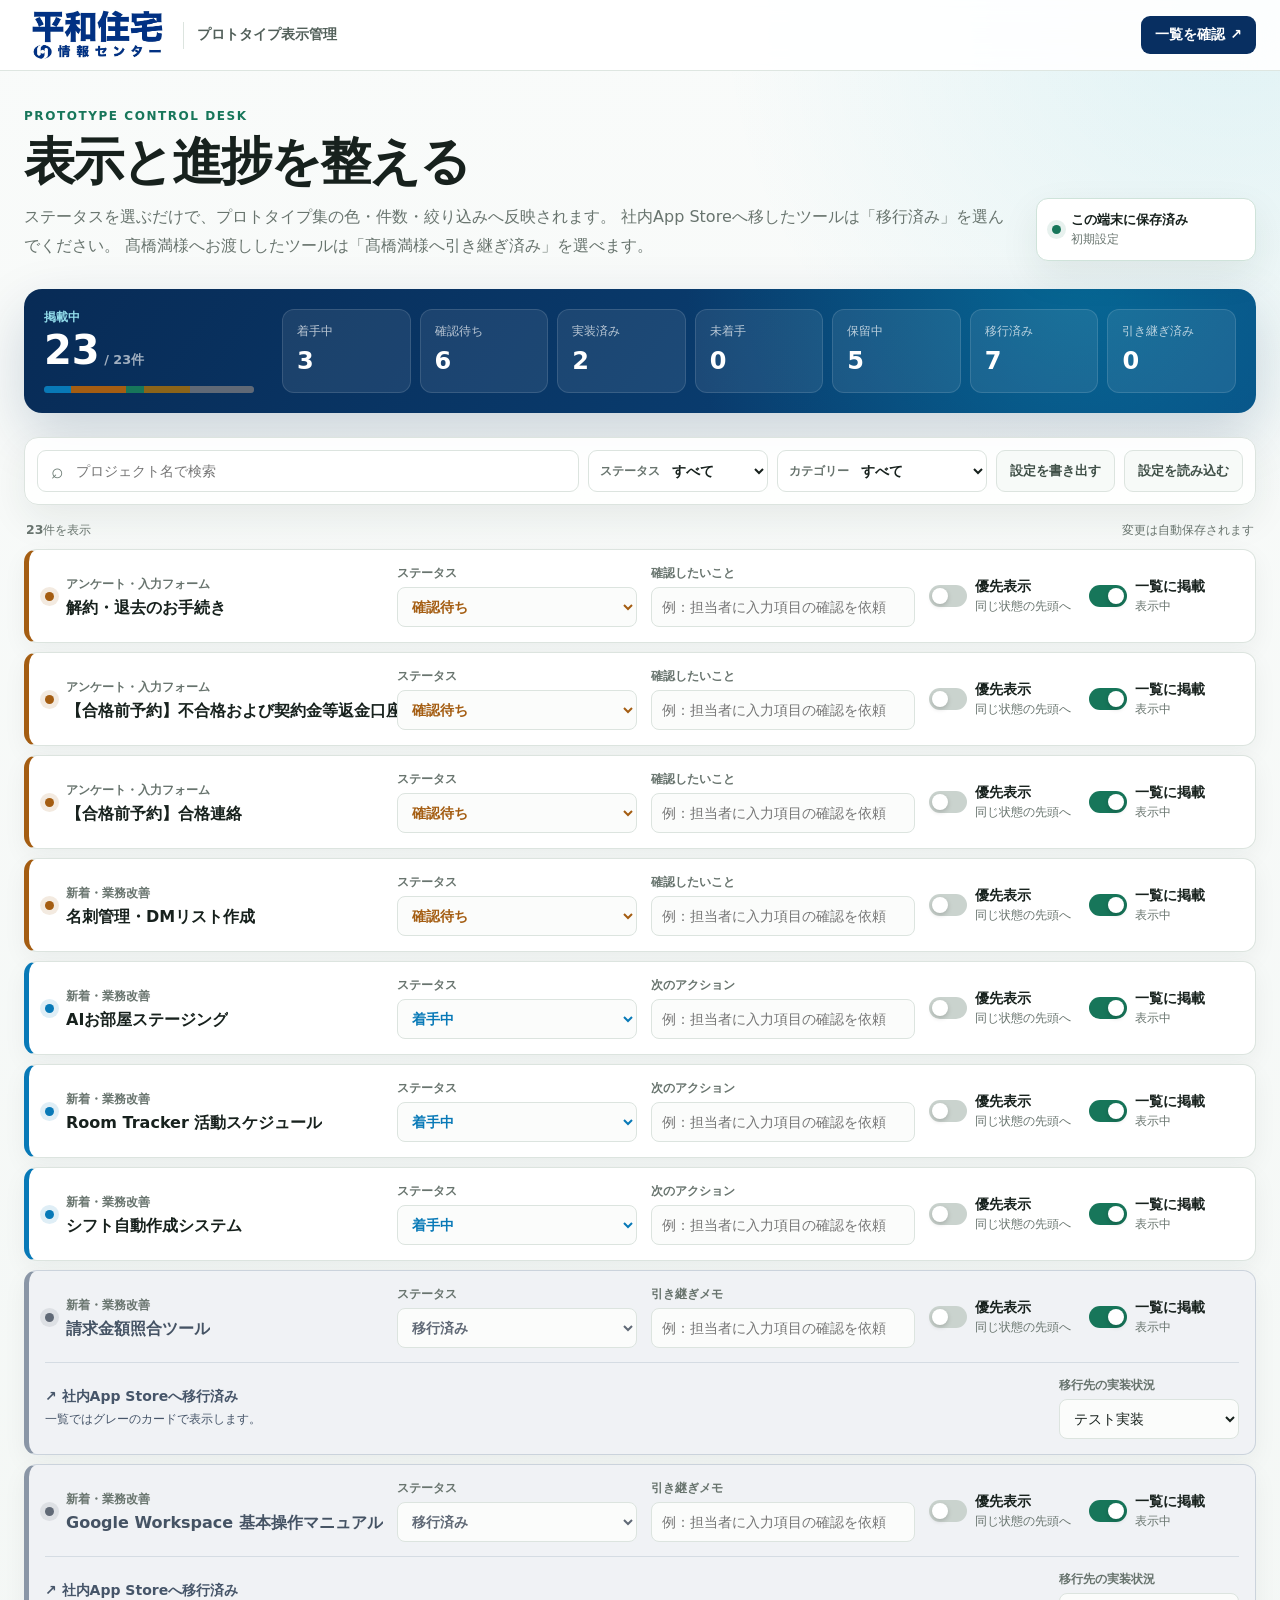
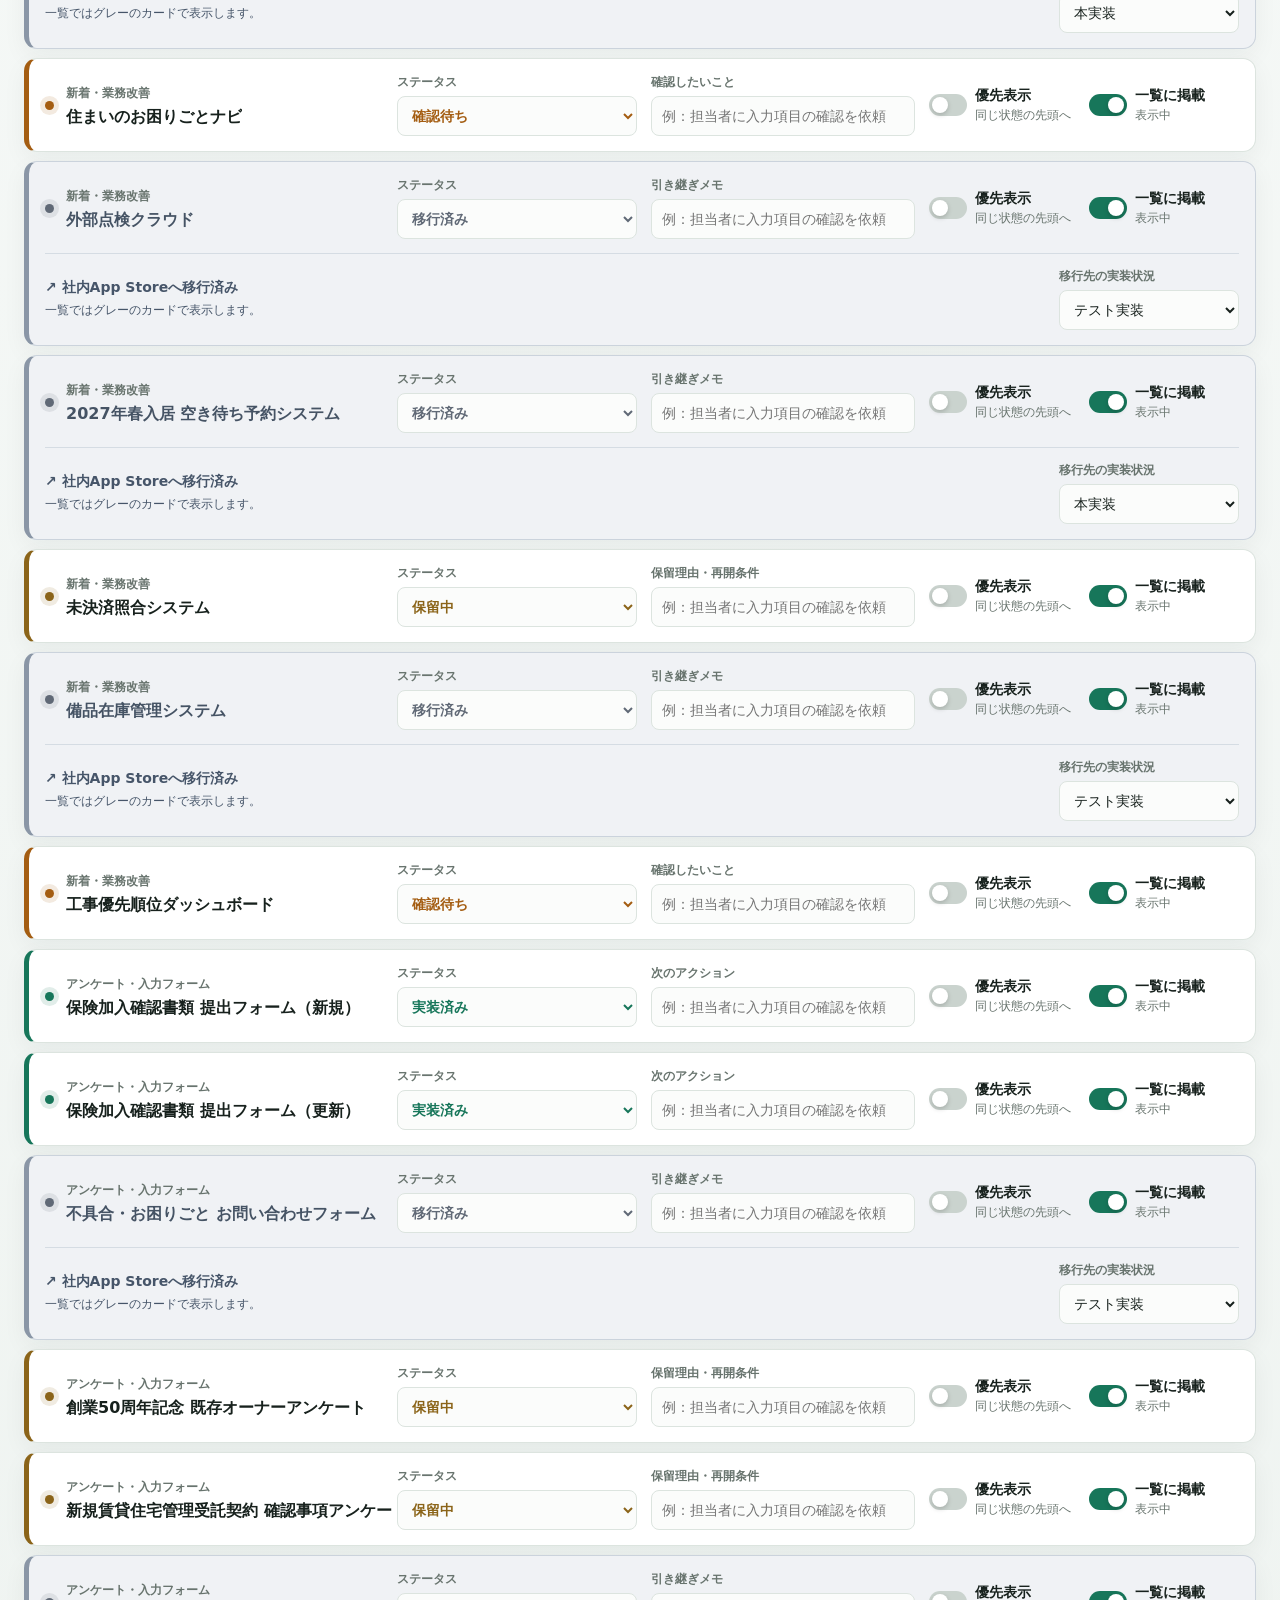
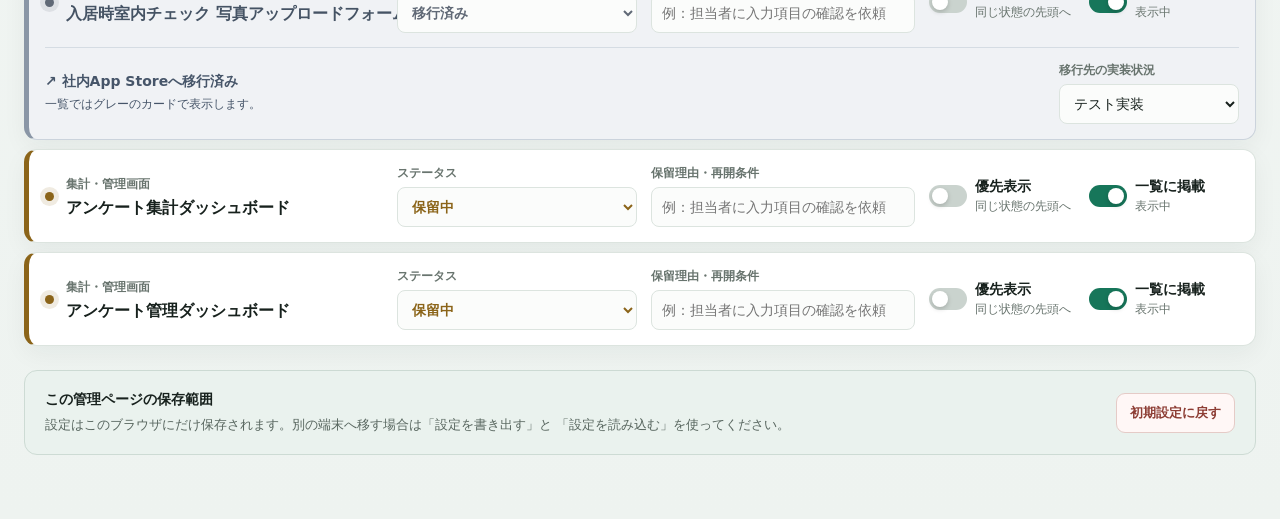
==== admin/index.html @ a40c3b88 "Add engineer handoff status to prototype gallery" ====
<!doctype html>
<html lang="ja">
  <head>
    <meta charset="utf-8" />
    <meta name="viewport" content="width=device-width, initial-scale=1" />
    <meta name="robots" content="noindex, nofollow" />
    <meta
      name="description"
      content="平和住宅情報センター様向けプロトタイプ集の表示と進捗を管理します。"
    />
    <title>表示管理｜業務改善システム・プロトタイプ集</title>
    <link rel="stylesheet" href="./styles.css?v=20260927-engineer" />
  </head>
  <body>
    <header class="topbar">
      <div class="topbar-inner">
        <a class="brand" href="../" aria-label="プロトタイプ集へ戻る">
          <img
            src="../existing-owner-form-mock/assets/heiwajuutaku-logo.jpg"
            alt="平和住宅情報センター"
          />
          <span></span>
          <strong>プロトタイプ表示管理</strong>
        </a>
        <a class="gallery-link" href="../" target="_blank" rel="noopener">
          一覧を確認 <span aria-hidden="true">↗</span>
        </a>
      </div>
    </header>

    <main>
      <section class="workspace-heading" aria-labelledby="page-title">
        <div>
          <p class="eyebrow">PROTOTYPE CONTROL DESK</p>
          <h1 id="page-title">表示と進捗を整える</h1>
          <p class="lead">
            ステータスを選ぶだけで、プロトタイプ集の色・件数・絞り込みへ反映されます。
            社内App Storeへ移したツールは「移行済み」を選んでください。
            髙橋満様へお渡ししたツールは「髙橋満様へ引き継ぎ済み」を選べます。
          </p>
        </div>
        <div class="save-state" role="status" aria-live="polite">
          <i aria-hidden="true"></i>
          <div><strong data-save-label>この端末に保存済み</strong><span data-updated-label>初期設定</span></div>
        </div>
      </section>

      <section class="summary-panel" aria-label="進捗サマリー">
        <div class="summary-intro">
          <span>掲載中</span>
          <strong><b data-visible-total>0</b><small> / <span data-project-capacity>19</span>件</small></strong>
          <div class="summary-bar" data-summary-bar></div>
        </div>
        <div class="summary-statuses" data-summary-statuses></div>
      </section>

      <section class="toolbar" aria-label="プロジェクトの検索と絞り込み">
        <label class="search-field">
          <span aria-hidden="true">⌕</span>
          <input type="search" placeholder="プロジェクト名で検索" data-search />
        </label>
        <label class="filter-field">
          <span>ステータス</span>
          <select data-status-filter>
            <option value="all">すべて</option>
          </select>
        </label>
        <label class="filter-field">
          <span>カテゴリー</span>
          <select data-category-filter>
            <option value="all">すべて</option>
          </select>
        </label>
        <button class="secondary-button" type="button" data-export>設定を書き出す</button>
        <label class="secondary-button file-button">
          設定を読み込む
          <input type="file" accept="application/json,.json" data-import />
        </label>
      </section>

      <div class="result-meta">
        <p><strong data-result-count>0</strong>件を表示</p>
        <p>変更は自動保存されます</p>
      </div>

      <section class="project-list" aria-label="プロジェクト一覧" data-project-list></section>

      <section class="empty-state" hidden data-empty>
        <strong>該当するプロジェクトがありません</strong>
        <span>検索語か絞り込み条件を変更してください。</span>
      </section>

      <section class="data-note" aria-labelledby="storage-title">
        <div>
          <strong id="storage-title">この管理ページの保存範囲</strong>
          <p>
            設定はこのブラウザにだけ保存されます。別の端末へ移す場合は「設定を書き出す」と
            「設定を読み込む」を使ってください。
          </p>
        </div>
        <button class="reset-button" type="button" data-reset>初期設定に戻す</button>
      </section>
    </main>

    <div class="toast" role="status" aria-live="polite" aria-atomic="true" hidden data-toast></div>

    <template id="project-row-template">
      <article class="project-row">
        <div class="project-identity">
          <span class="status-marker" aria-hidden="true"></span>
          <div>
            <span class="category-label"></span>
            <h2></h2>
          </div>
        </div>
        <label class="control status-control">
          <span>ステータス</span>
          <select data-field="status"></select>
        </label>
        <label class="control note-control">
          <span data-note-label>次のアクション</span>
          <input data-field="note" maxlength="120" placeholder="例：担当者に入力項目の確認を依頼" />
        </label>
        <div class="toggle-controls">
          <label class="toggle-control">
            <input type="checkbox" data-field="priority" />
            <span class="switch" aria-hidden="true"></span>
            <span><strong>優先表示</strong><small>同じ状態の先頭へ</small></span>
          </label>
          <label class="toggle-control">
            <input type="checkbox" data-field="visible" />
            <span class="switch" aria-hidden="true"></span>
            <span><strong>一覧に掲載</strong><small data-visibility-label>表示中</small></span>
          </label>
        </div>
        <div class="migration-controls" data-migration-controls hidden>
          <p>↗ 社内App Storeへ移行済み<span>一覧ではグレーのカードで表示します。</span></p>
          <label class="control">
            <span>移行先の実装状況</span>
            <select data-field="migrationStage">
              <option value="testing">テスト実装</option>
              <option value="production">本実装</option>
            </select>
          </label>
        </div>
      </article>
    </template>

    <script src="../assets/project-state.js?v=20260927-engineer"></script>
    <script src="./admin.js?v=20260927-engineer"></script>
  </body>
</html>
---- admin/styles.css ----
:root {
  --ink: #17211d;
  --muted: #68746e;
  --line: #dce4df;
  --surface: #ffffff;
  --soft: #f3f6f4;
  --navy: #082f61;
  --navy-bright: #0b4f92;
  --cyan: #00a7c8;
  --green: #17765a;
  --shadow: 0 14px 38px rgba(20, 46, 35, 0.08);
}

* { box-sizing: border-box; }
[hidden] { display: none !important; }

body {
  min-height: 100vh;
  margin: 0;
  color: var(--ink);
  background:
    radial-gradient(circle at 96% 0%, rgba(0, 167, 200, 0.1), transparent 32rem),
    linear-gradient(180deg, #f9fbfa 0, #eef3f0 100%);
  font-family: "Yu Gothic UI", "Yu Gothic", "Hiragino Kaku Gothic ProN", Meiryo, system-ui, sans-serif;
  font-feature-settings: "palt";
}

button, input, select { font: inherit; }
button, select, label { -webkit-tap-highlight-color: transparent; }

.topbar {
  position: sticky;
  top: 0;
  z-index: 20;
  border-bottom: 1px solid rgba(220, 228, 223, 0.92);
  background: rgba(255, 255, 255, 0.9);
  backdrop-filter: blur(16px);
}

.topbar-inner, main {
  width: min(1280px, calc(100% - 48px));
  margin: 0 auto;
}

.topbar-inner {
  min-height: 70px;
  display: flex;
  align-items: center;
  justify-content: space-between;
  gap: 24px;
}

.brand {
  display: flex;
  align-items: center;
  gap: 13px;
  color: inherit;
  text-decoration: none;
}

.brand img { width: 146px; height: auto; display: block; }
.brand > span { width: 1px; height: 27px; background: var(--line); }
.brand strong { color: #52605a; font-size: 0.875rem; }

.gallery-link {
  padding: 10px 14px;
  border-radius: 9px;
  color: #fff;
  background: var(--navy);
  text-decoration: none;
  font-size: 0.875rem;
  font-weight: 800;
}

main { padding: 38px 0 64px; }

.workspace-heading {
  display: flex;
  align-items: flex-end;
  justify-content: space-between;
  gap: 32px;
}

.eyebrow {
  margin: 0 0 8px;
  color: var(--green);
  font-size: 0.75rem;
  font-weight: 900;
  letter-spacing: 0.13em;
}

h1 { margin: 0; font-size: clamp(2rem, 4vw, 3.25rem); line-height: 1.18; letter-spacing: -0.04em; }
.lead { margin: 12px 0 0; color: var(--muted); font-size: 1rem; line-height: 1.8; }

.save-state {
  min-width: 220px;
  padding: 12px 15px;
  display: flex;
  align-items: center;
  gap: 10px;
  border: 1px solid #cfe3da;
  border-radius: 12px;
  background: #fff;
  box-shadow: var(--shadow);
}

.save-state > i {
  width: 9px;
  height: 9px;
  flex: 0 0 auto;
  border-radius: 50%;
  background: var(--green);
  box-shadow: 0 0 0 5px rgba(23, 118, 90, 0.1);
}

.save-state strong, .save-state span { display: block; }
.save-state strong { font-size: 0.82rem; }
.save-state span { margin-top: 2px; color: var(--muted); font-size: 0.75rem; }

.summary-panel {
  margin-top: 28px;
  padding: 20px;
  display: grid;
  grid-template-columns: 210px 1fr;
  gap: 28px;
  border-radius: 18px;
  color: #fff;
  background:
    radial-gradient(circle at 86% -20%, rgba(0, 167, 200, 0.38), transparent 25rem),
    linear-gradient(125deg, #082b56, #0a477e);
  box-shadow: 0 22px 55px rgba(8, 43, 86, 0.18);
}

.summary-intro { display: flex; flex-direction: column; justify-content: center; }
.summary-intro > span { color: #92dcea; font-size: 0.78rem; font-weight: 800; }
.summary-intro > strong { margin-top: 4px; font-size: 2.5rem; line-height: 1; }
.summary-intro small { color: rgba(255,255,255,.62); font-size: .8rem; }

.summary-bar { margin-top: 16px; height: 7px; display: flex; overflow: hidden; border-radius: 99px; background: rgba(255,255,255,.14); }
.summary-bar i { height: 100%; }

.summary-statuses { display: grid; grid-template-columns: repeat(7, minmax(0, 1fr)); gap: 9px; }
.summary-item { padding: 13px 14px; border: 1px solid rgba(255,255,255,.12); border-radius: 12px; background: rgba(255,255,255,.08); }
.summary-item span, .summary-item strong { display: block; }
.summary-item span { color: rgba(255,255,255,.7); font-size: .76rem; }
.summary-item strong { margin-top: 7px; font-size: 1.5rem; }

.toolbar {
  margin-top: 24px;
  padding: 12px;
  display: grid;
  grid-template-columns: minmax(230px, 1fr) 180px 210px auto auto;
  gap: 9px;
  align-items: stretch;
  border: 1px solid var(--line);
  border-radius: 14px;
  background: rgba(255,255,255,.92);
  box-shadow: var(--shadow);
}

.search-field, .filter-field {
  min-width: 0;
  display: flex;
  align-items: center;
  border: 1px solid var(--line);
  border-radius: 9px;
  background: #fff;
}

.search-field:focus-within, .filter-field:focus-within { border-color: #4c91c6; box-shadow: 0 0 0 3px rgba(76,145,198,.12); }
.search-field > span { padding-left: 13px; color: #6c7b74; font-size: 1.3rem; }
.search-field input { width: 100%; min-width: 0; padding: 11px 12px; border: 0; outline: 0; color: var(--ink); background: transparent; font-size: .9rem; }

.filter-field { position: relative; }
.filter-field > span { padding-left: 11px; color: var(--muted); font-size: .75rem; font-weight: 800; white-space: nowrap; }
.filter-field select { width: 100%; min-width: 0; padding: 11px 8px; border: 0; outline: 0; color: var(--ink); background: transparent; font-size: .875rem; font-weight: 800; }

.secondary-button, .reset-button {
  padding: 0 13px;
  border: 1px solid var(--line);
  border-radius: 9px;
  color: #405048;
  background: #f7faf8;
  cursor: pointer;
  font-size: .82rem;
  font-weight: 800;
  white-space: nowrap;
}

.secondary-button:hover { color: var(--navy-bright); border-color: #b8ccdc; background: #f0f6fb; }
.file-button { display: grid; place-items: center; }
.file-button input { position: absolute; width: 1px; height: 1px; overflow: hidden; opacity: 0; }

.result-meta { margin: 17px 2px 10px; display: flex; justify-content: space-between; color: var(--muted); font-size: .78rem; }
.result-meta p { margin: 0; }

.project-list { display: grid; gap: 9px; }

.project-row {
  --status-color: #6f7782;
  position: relative;
  padding: 15px 16px;
  display: grid;
  grid-template-columns: minmax(220px, 1.15fr) 240px minmax(180px, .9fr) 310px;
  gap: 14px;
  align-items: center;
  border: 1px solid var(--line);
  border-left: 5px solid var(--status-color);
  border-radius: 13px;
  background: var(--surface);
  box-shadow: 0 8px 25px rgba(20,46,35,.05);
}

.project-row.is-hidden { opacity: .58; }
.project-row.is-migrated { background: #f0f2f5; border-color: #cbd3dc; border-left-color: #8a96a6; }
.project-row.is-migrated h2 { color: #455364; }
.project-row.is-handed-off { background: #edf2f7; border-color: #c7d5e3; border-left-color: #496a8b; }
.project-row.is-handed-off h2 { color: #344f6a; }
.migration-controls { grid-column: 1 / -1; display: grid; grid-template-columns: minmax(250px, 1fr) 180px; align-items: center; gap: 18px; padding: 14px 0 0; border-top: 1px solid #d5dce3; }
.migration-controls > p { margin: 0; color: #465569; font-size: 14px; font-weight: 700; }
.migration-controls > p > span { display: block; font-weight: 400; font-size: 12px; margin-top: 5px; }
.project-identity { min-width: 0; display: flex; align-items: center; gap: 12px; }
.status-marker { width: 9px; height: 9px; flex: 0 0 auto; border-radius: 50%; background: var(--status-color); box-shadow: 0 0 0 5px color-mix(in srgb, var(--status-color) 13%, transparent); }
.category-label { color: var(--muted); font-size: .75rem; font-weight: 800; }
.project-identity h2 { margin: 3px 0 0; overflow: hidden; text-overflow: ellipsis; font-size: 1rem; line-height: 1.45; white-space: nowrap; }

.control { min-width: 0; display: grid; gap: 5px; }
.control > span { color: var(--muted); font-size: .75rem; font-weight: 800; }
.control select, .control input {
  width: 100%;
  height: 40px;
  min-width: 0;
  padding: 0 10px;
  border: 1px solid var(--line);
  border-radius: 8px;
  outline: 0;
  color: var(--ink);
  background: #fbfcfb;
  font-size: .875rem;
}

.control select:focus, .control input:focus { border-color: #4c91c6; box-shadow: 0 0 0 3px rgba(76,145,198,.12); }
.status-control select { color: var(--status-color); font-weight: 900; }

.toggle-controls { display: grid; grid-template-columns: 1fr 1fr; gap: 10px; }
.toggle-control { min-width: 0; display: flex; align-items: center; gap: 8px; cursor: pointer; }
.toggle-control input { position: absolute; opacity: 0; pointer-events: none; }
.toggle-control .switch { position: relative; width: 38px; height: 22px; flex: 0 0 auto; border-radius: 99px; background: #cad3ce; transition: background 150ms ease; }
.toggle-control .switch::after { content: ""; position: absolute; top: 3px; left: 3px; width: 16px; height: 16px; border-radius: 50%; background: #fff; box-shadow: 0 2px 5px rgba(0,0,0,.18); transition: transform 150ms ease; }
.toggle-control input:checked + .switch { background: var(--green); }
.toggle-control input:checked + .switch::after { transform: translateX(16px); }
.toggle-control input:focus-visible + .switch { outline: 3px solid rgba(76,145,198,.25); outline-offset: 2px; }
.toggle-control strong, .toggle-control small { display: block; white-space: nowrap; }
.toggle-control strong { font-size: .85rem; }
.toggle-control small { margin-top: 2px; color: var(--muted); font-size: .75rem; }

.empty-state { padding: 64px 20px; text-align: center; border: 1px dashed #bac8c0; border-radius: 14px; color: var(--muted); background: rgba(255,255,255,.55); }
.empty-state strong, .empty-state span { display: block; }
.empty-state strong { color: var(--ink); font-size: 1rem; }
.empty-state span { margin-top: 6px; font-size: .82rem; }

.data-note { margin-top: 24px; padding: 18px 20px; display: flex; justify-content: space-between; align-items: center; gap: 24px; border: 1px solid #cddbd4; border-radius: 13px; background: #eaf2ee; }
.data-note strong { font-size: .86rem; }
.data-note p { max-width: 780px; margin: 5px 0 0; color: #58665f; font-size: .82rem; line-height: 1.7; }
.reset-button { height: 40px; color: #8d3d34; border-color: #e5cbc7; background: #fff7f6; }

.toast { position: fixed; right: 24px; bottom: 24px; z-index: 30; max-width: min(360px, calc(100% - 32px)); padding: 12px 16px; border-radius: 10px; color: #fff; background: #173d30; box-shadow: 0 16px 45px rgba(0,0,0,.2); font-size: .82rem; font-weight: 800; }

@media (max-width: 1080px) {
  .summary-panel { grid-template-columns: 170px 1fr; }
  .summary-statuses { grid-template-columns: repeat(3, 1fr); }
  .toolbar { grid-template-columns: minmax(230px, 1fr) 180px 210px; }
  .secondary-button { min-height: 42px; }
  .project-row { grid-template-columns: minmax(240px, 1fr) 240px 1fr; }
  .toggle-controls { grid-column: 1 / -1; padding-top: 11px; border-top: 1px solid #edf1ef; }
  .migration-controls { grid-template-columns: 1fr 1fr; }
}

@media (max-width: 720px) {
  .topbar-inner, main { width: min(100% - 24px, 1280px); }
  .topbar-inner { min-height: 64px; }
  .brand img { width: 125px; }
  .brand > span, .brand strong { display: none; }
  .gallery-link { padding: 9px 11px; font-size: .82rem; }
  main { padding-top: 24px; }
  .workspace-heading { display: block; }
  .lead { font-size: .9rem; }
  .save-state { min-width: 0; margin-top: 18px; }
  .summary-panel { grid-template-columns: 1fr; gap: 18px; }
  .summary-statuses { grid-template-columns: repeat(2, 1fr); }
  .toolbar { grid-template-columns: 1fr 1fr; }
  .search-field { grid-column: 1 / -1; }
  .secondary-button { padding: 10px; white-space: normal; }
  .project-row { padding: 16px; grid-template-columns: 1fr; gap: 12px; }
  .project-identity h2 { white-space: normal; }
  .toggle-controls { grid-column: auto; }
  .data-note { align-items: flex-start; flex-direction: column; }
  .reset-button { width: 100%; }
  .migration-controls { grid-template-columns: 1fr; gap: 14px; }
}

@media (prefers-reduced-motion: reduce) {
  .toggle-control .switch, .toggle-control .switch::after { transition: none; }
}
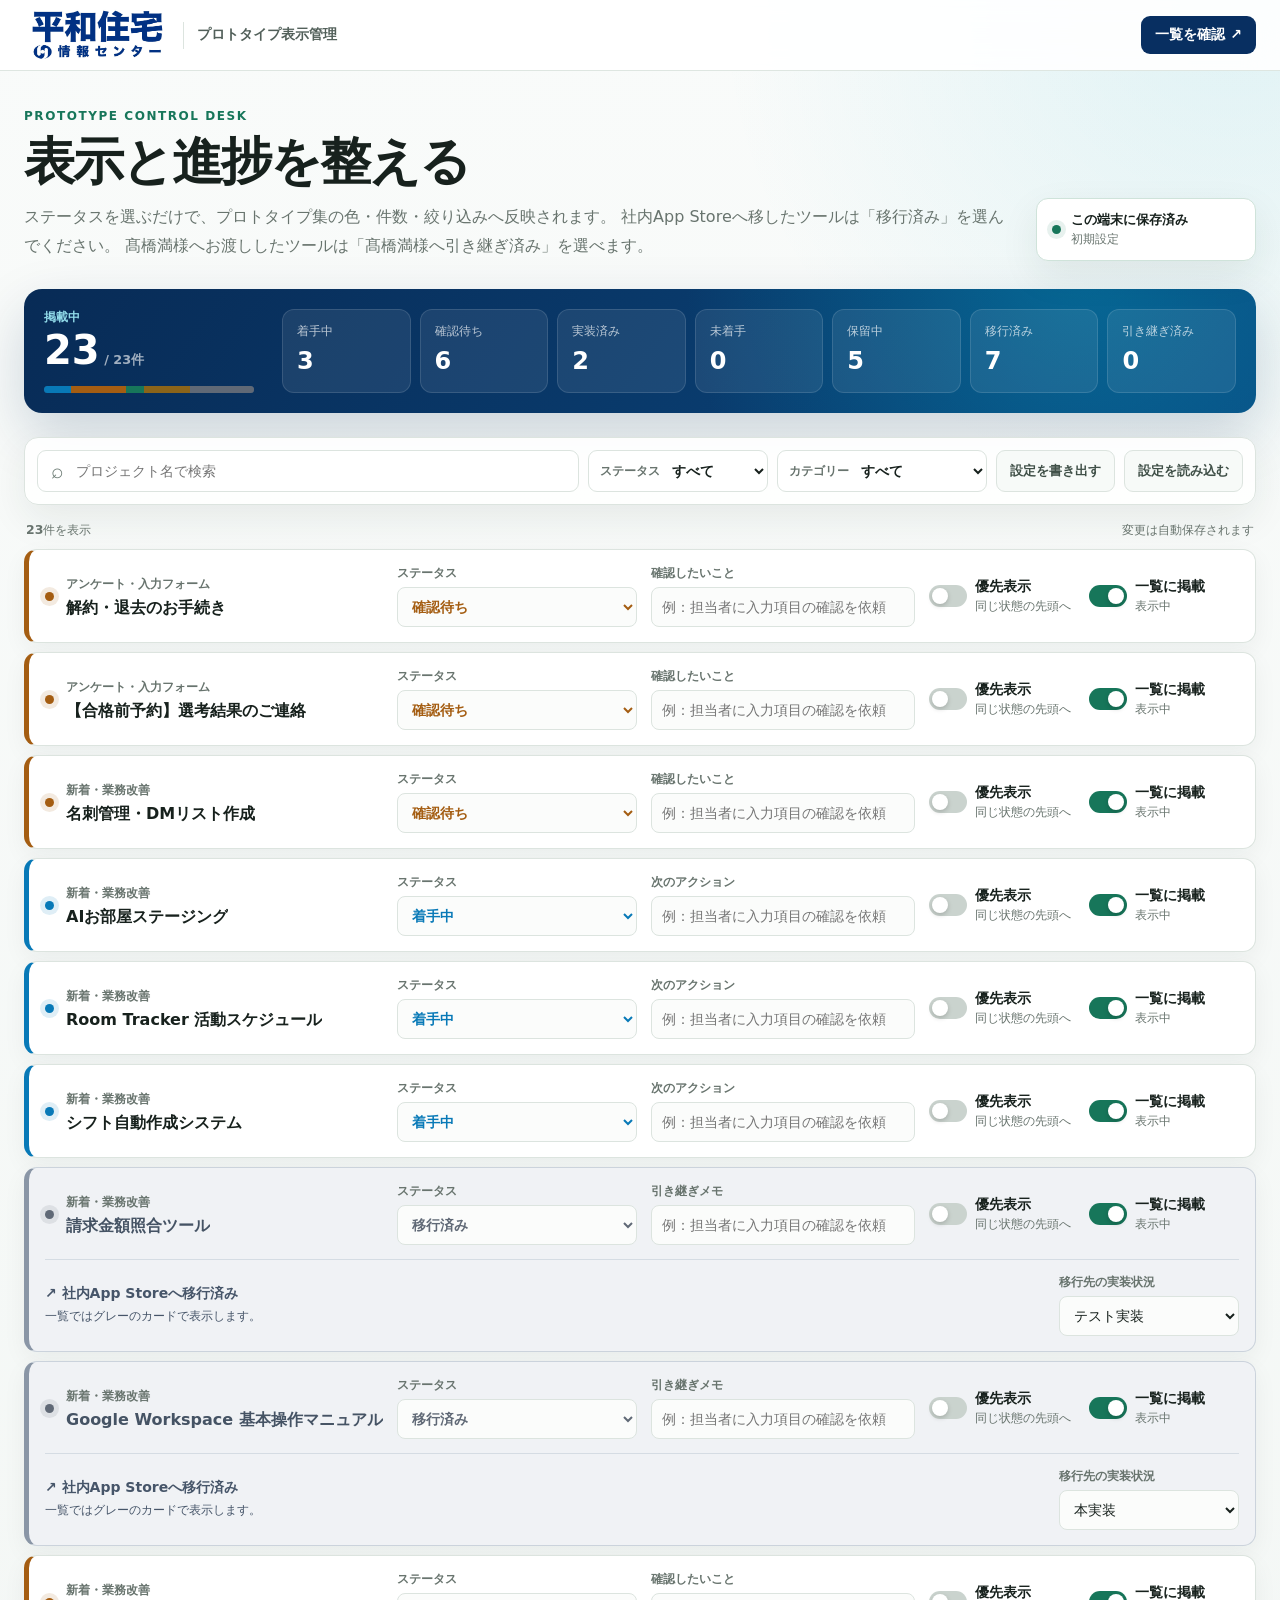
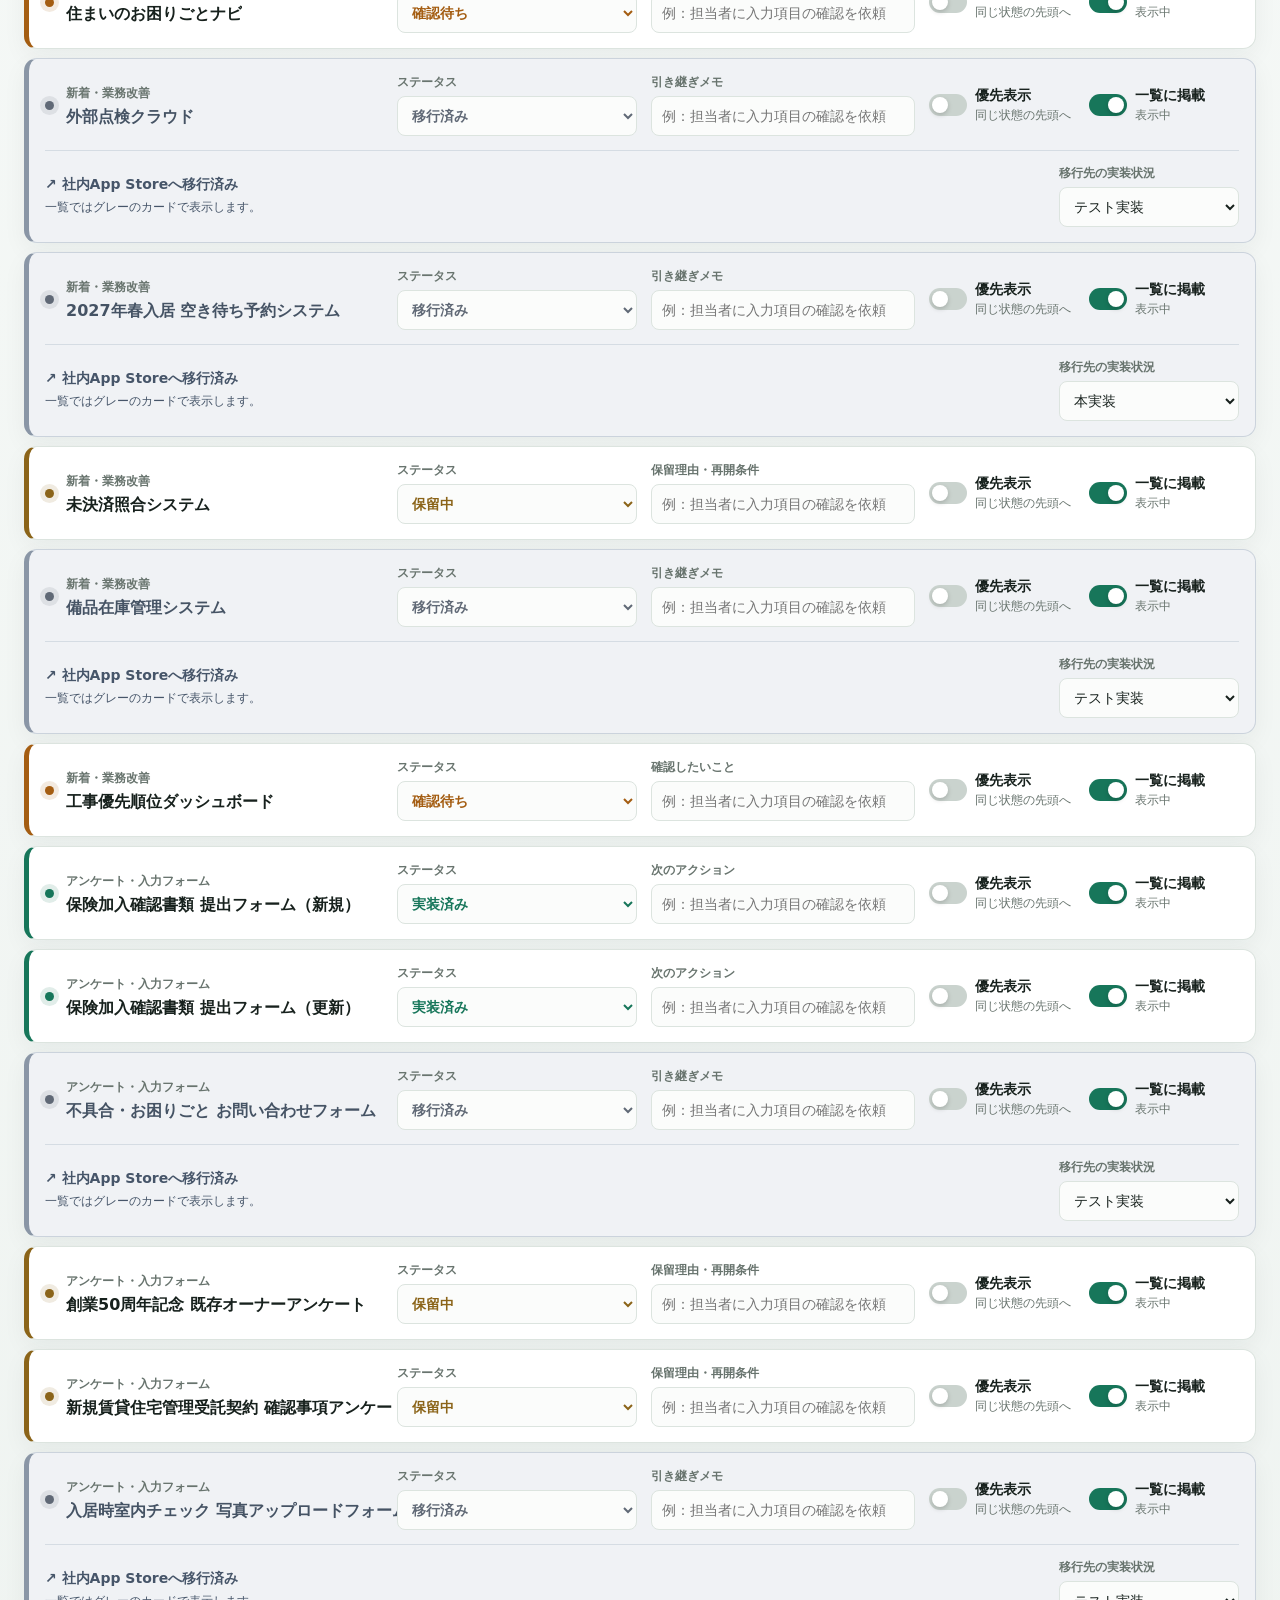
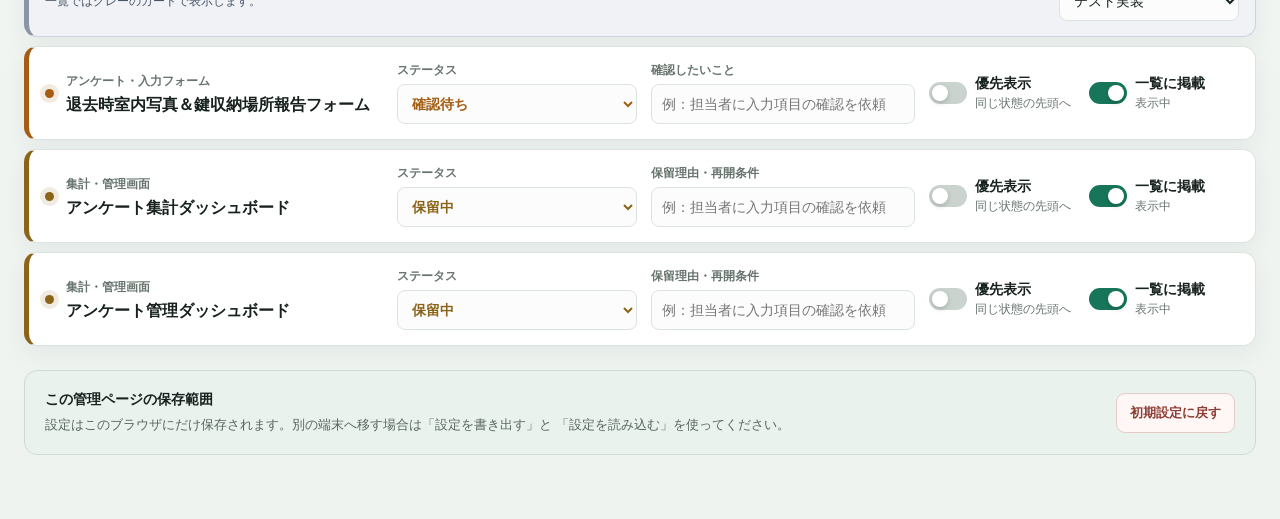
==== commit 138131c6: "Add move-out photo and key report prototype to gallery" ====
--- a/admin/index.html
+++ b/admin/index.html
@@ -146,7 +146,7 @@
       </article>
     </template>
 
-    <script src="../assets/project-state.js?v=20260927-engineer"></script>
+    <script src="../assets/project-state.js?v=20261004-move-out-report"></script>
     <script src="./admin.js?v=20260927-engineer"></script>
   </body>
 </html>
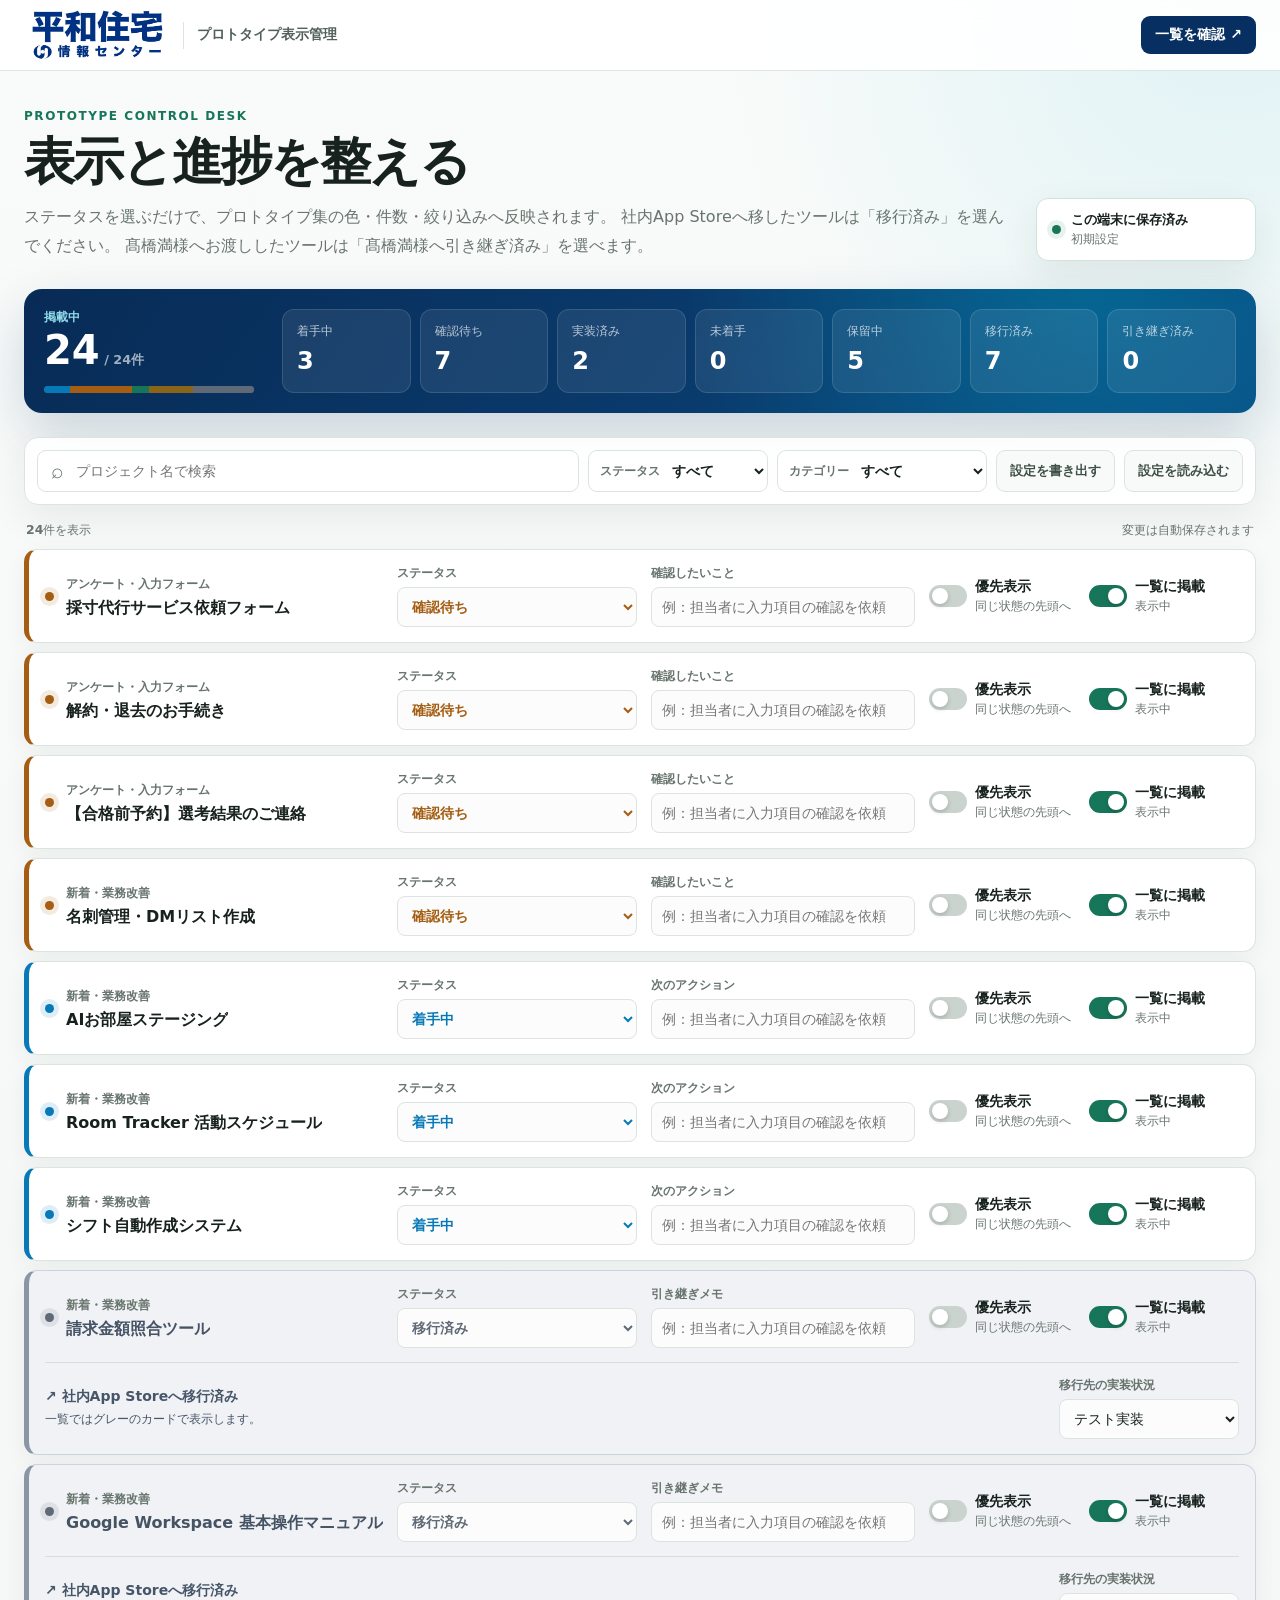
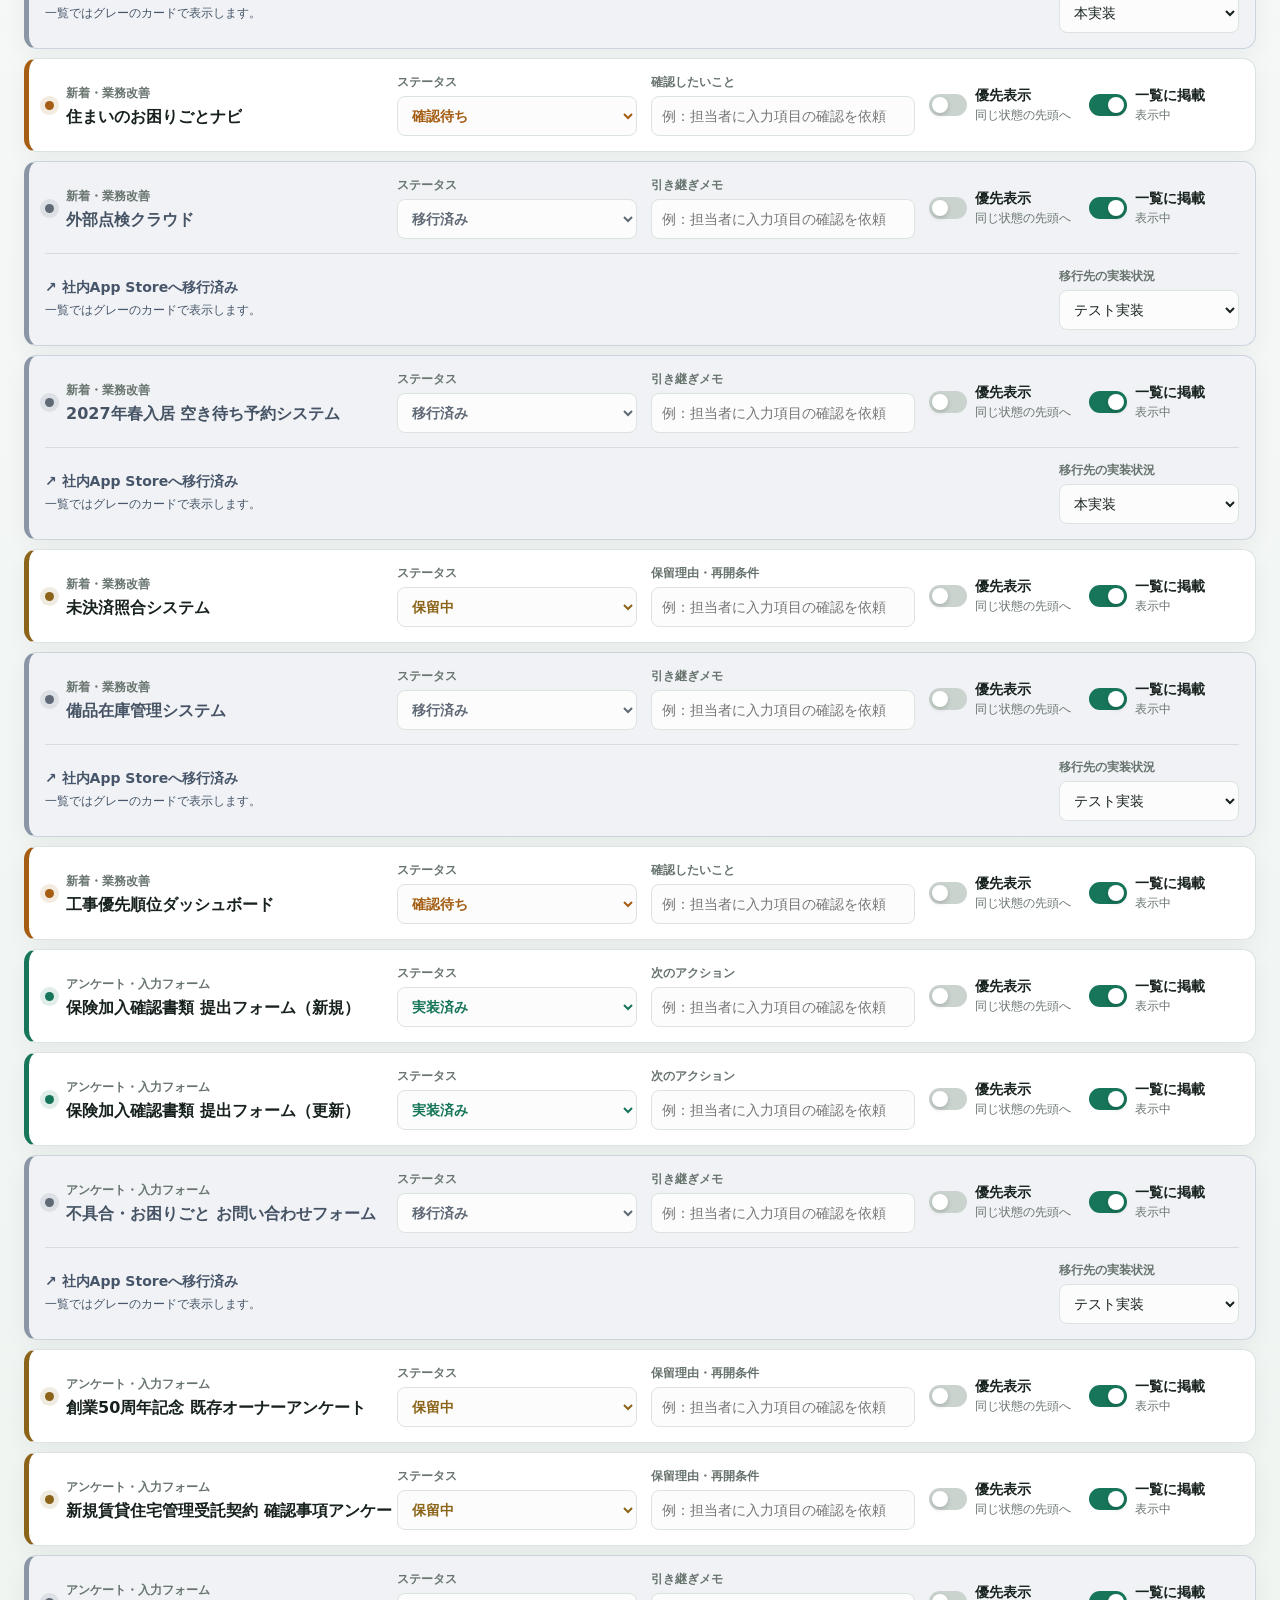
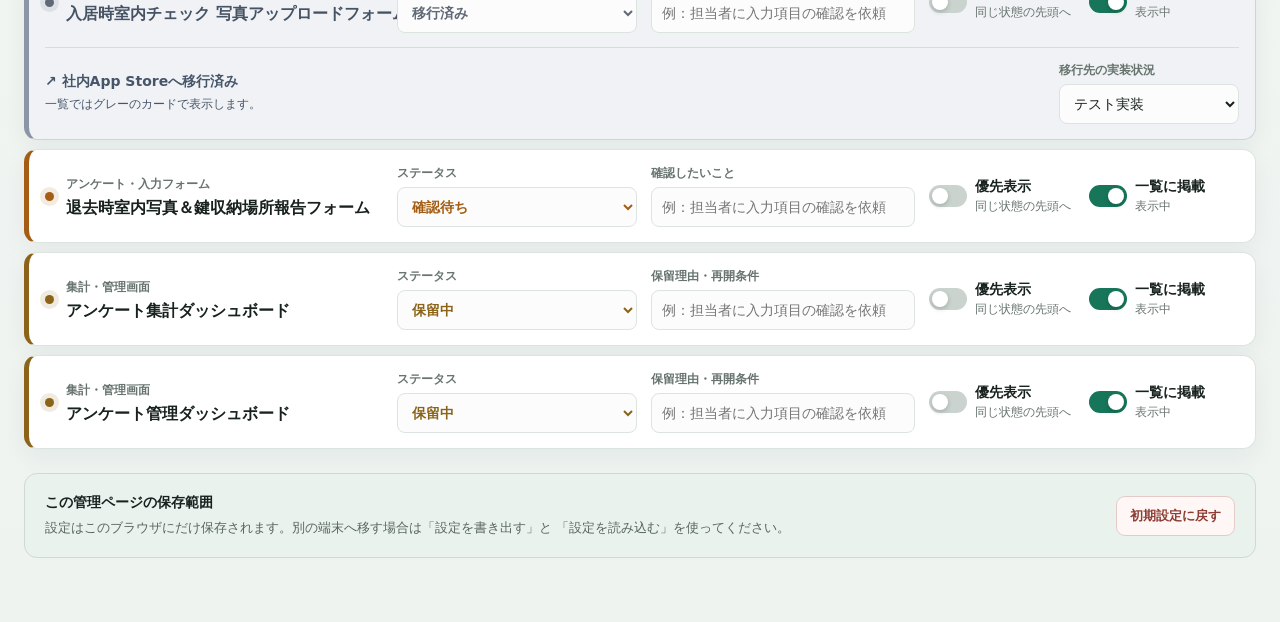
==== commit 90386775: "Add measurement service prototype to gallery" ====
--- a/admin/index.html
+++ b/admin/index.html
@@ -48,7 +48,7 @@
       <section class="summary-panel" aria-label="進捗サマリー">
         <div class="summary-intro">
           <span>掲載中</span>
-          <strong><b data-visible-total>0</b><small> / <span data-project-capacity>19</span>件</small></strong>
+          <strong><b data-visible-total>0</b><small> / <span data-project-capacity>24</span>件</small></strong>
           <div class="summary-bar" data-summary-bar></div>
         </div>
         <div class="summary-statuses" data-summary-statuses></div>
@@ -146,7 +146,7 @@
       </article>
     </template>
 
-    <script src="../assets/project-state.js?v=20261004-move-out-report"></script>
+    <script src="../assets/project-state.js?v=20261008-measurement-service"></script>
     <script src="./admin.js?v=20260927-engineer"></script>
   </body>
 </html>
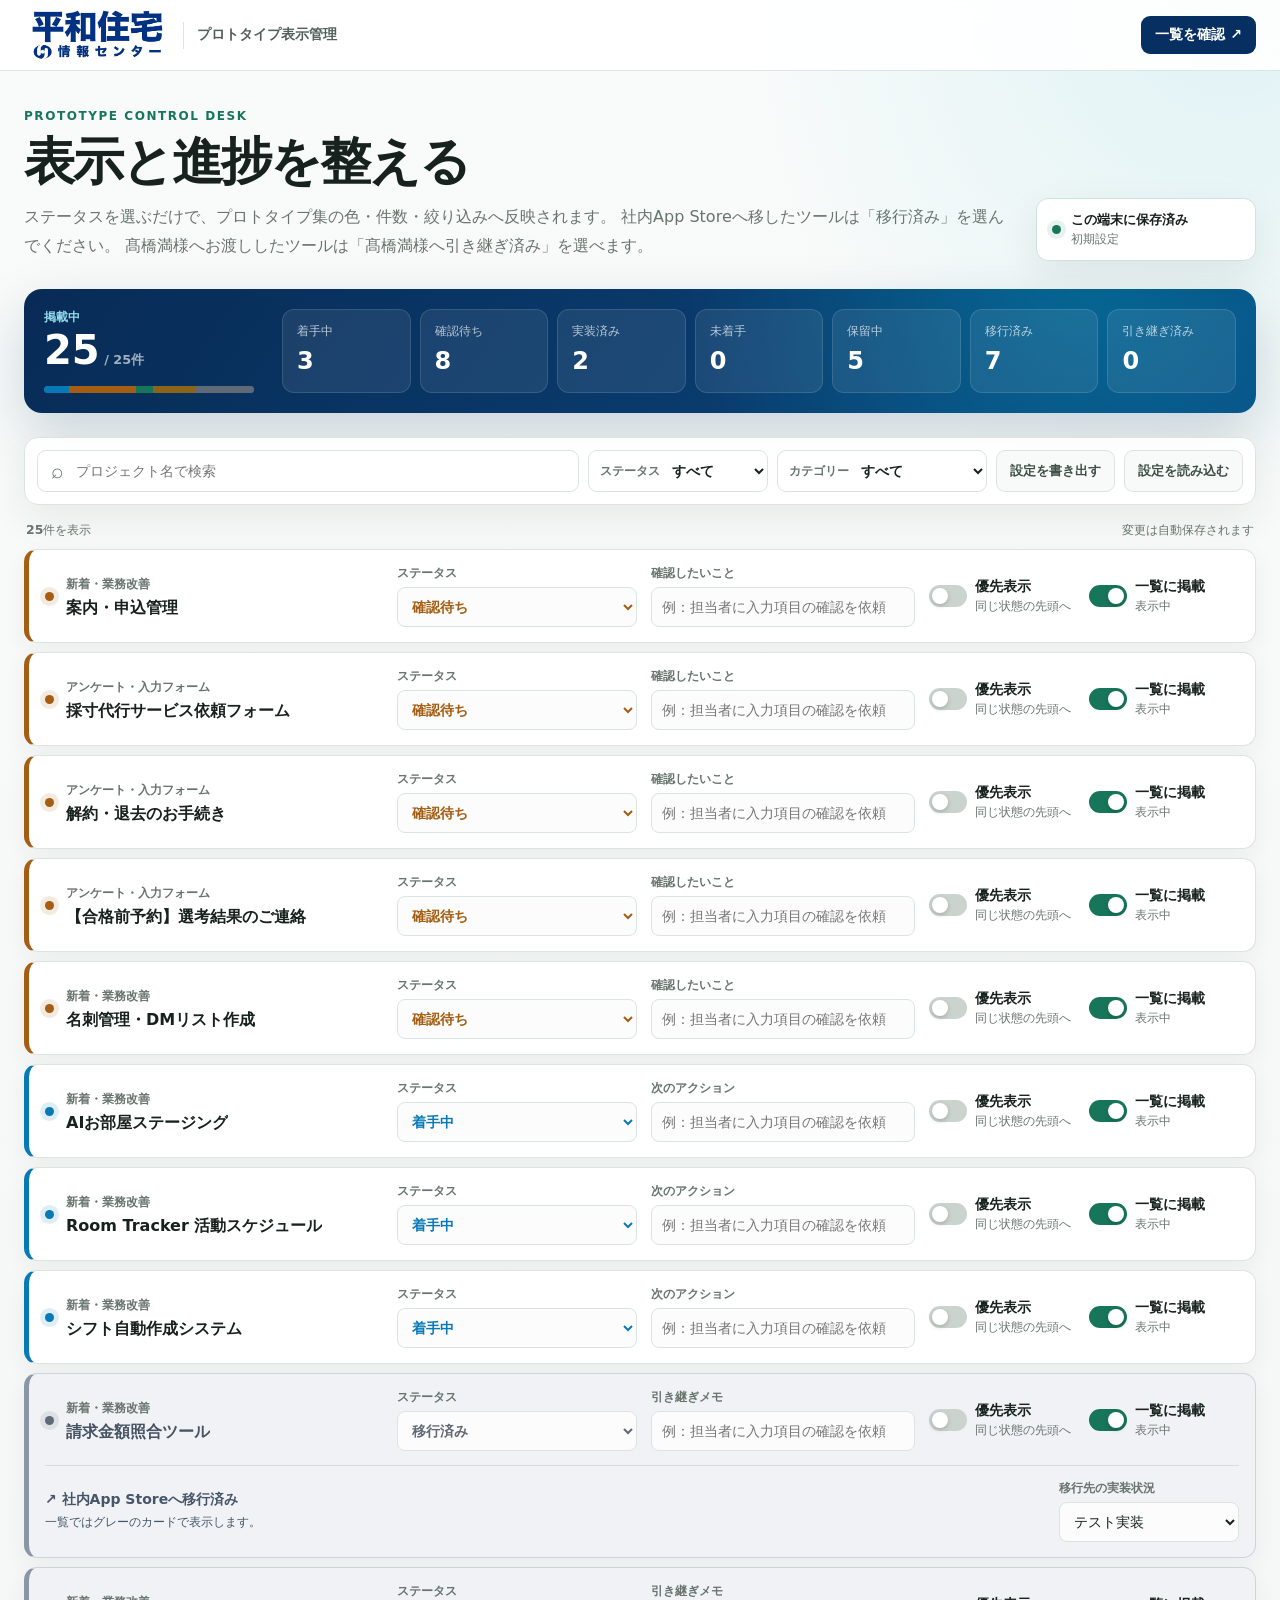
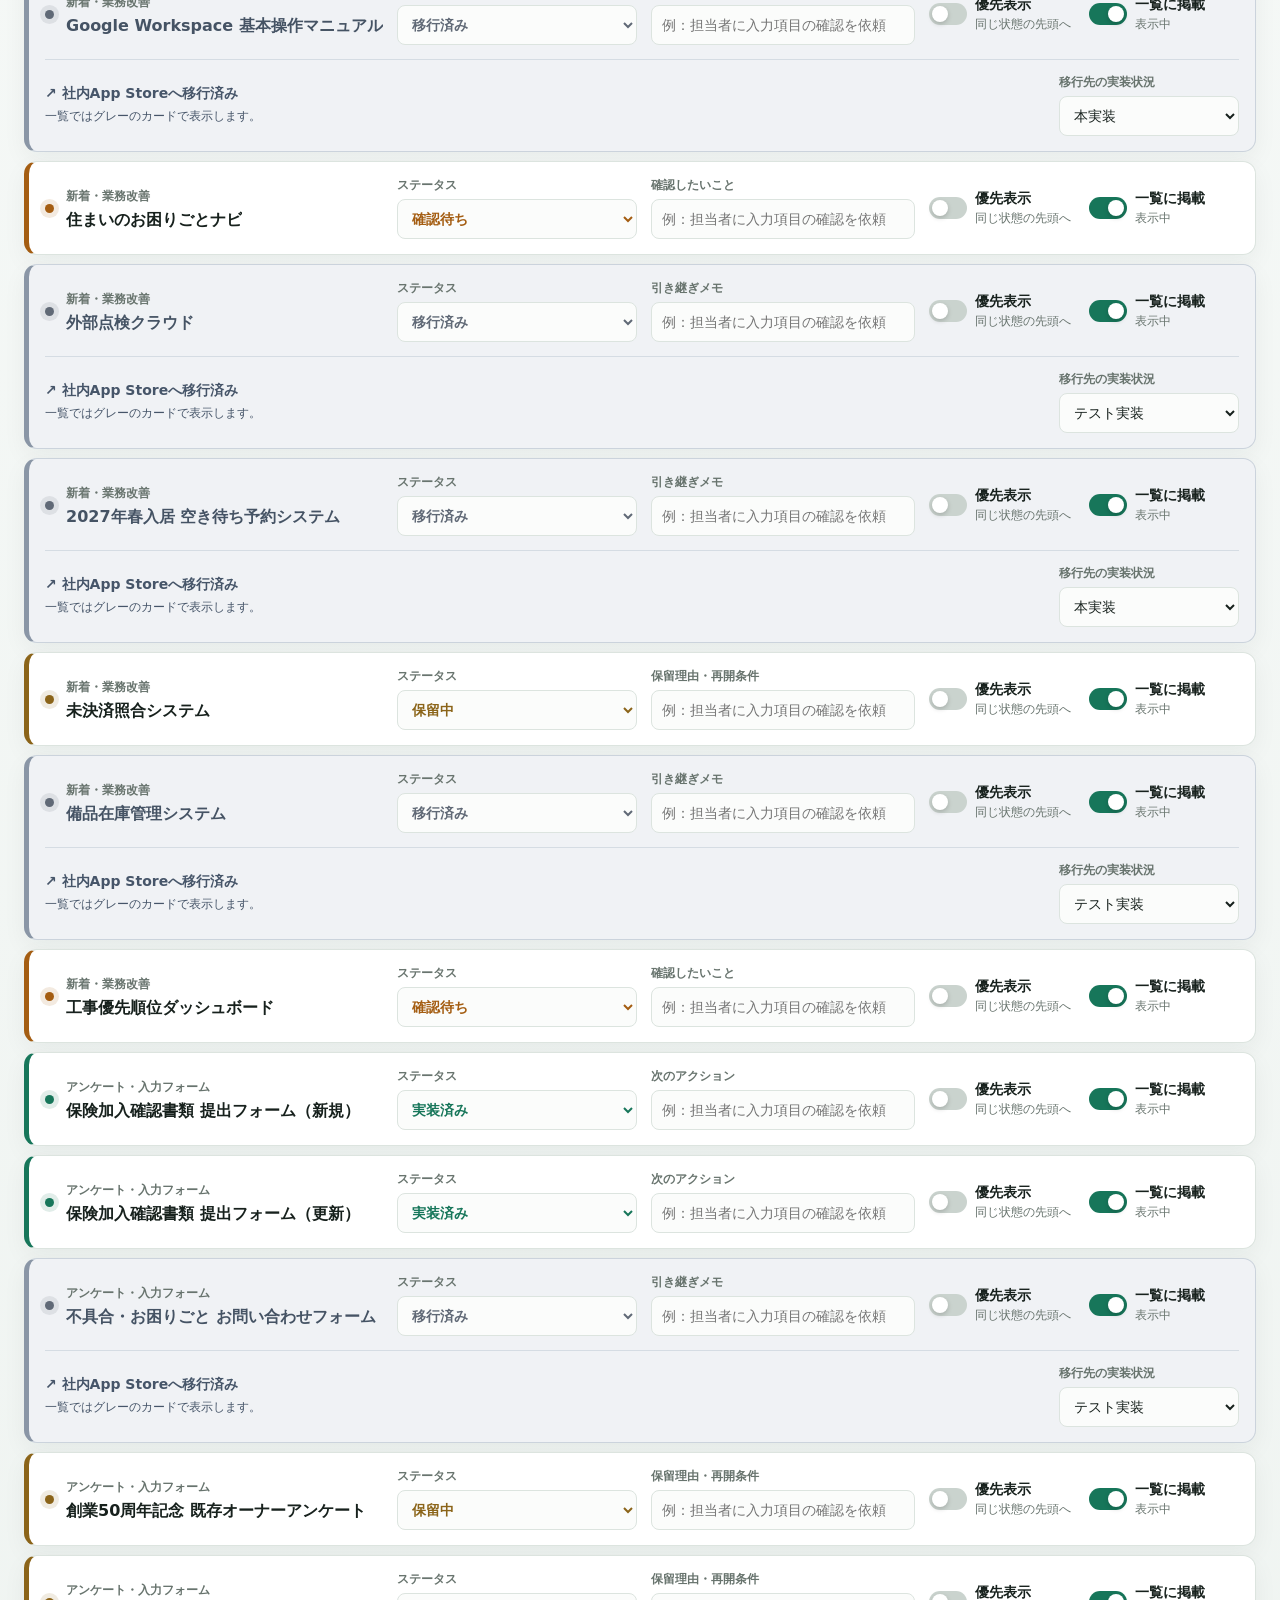
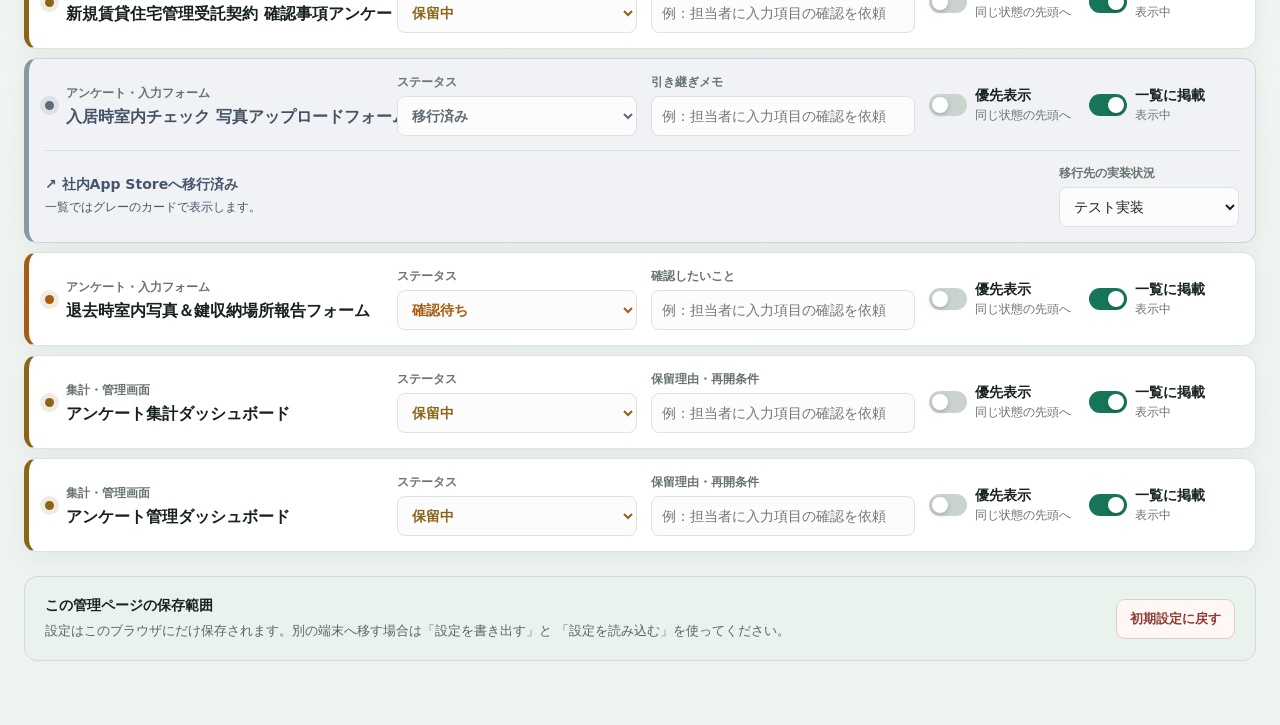
==== commit c44b39cb: "Add viewing and application management prototype to gallery" ====
--- a/admin/index.html
+++ b/admin/index.html
@@ -146,7 +146,7 @@
       </article>
     </template>
 
-    <script src="../assets/project-state.js?v=20261008-measurement-service"></script>
+    <script src="../assets/project-state.js?v=20261008-viewing-application"></script>
     <script src="./admin.js?v=20260927-engineer"></script>
   </body>
 </html>
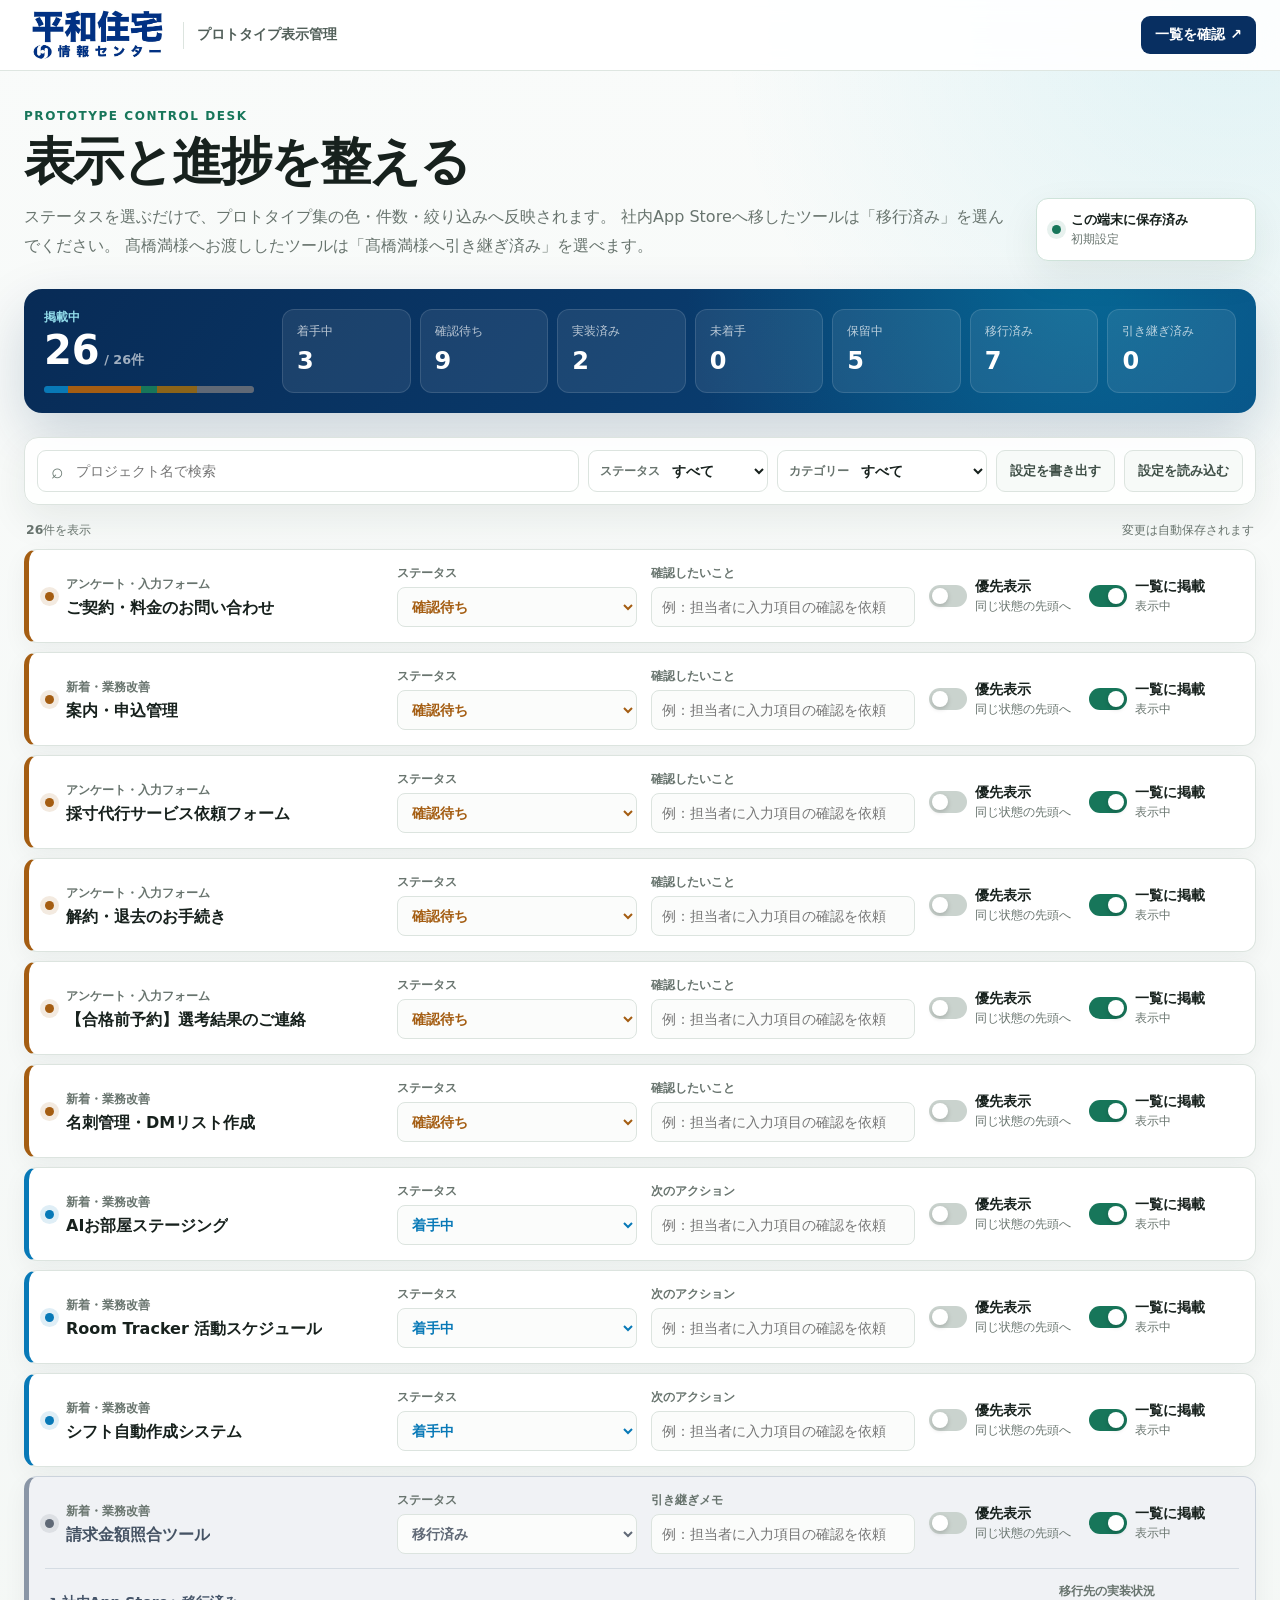
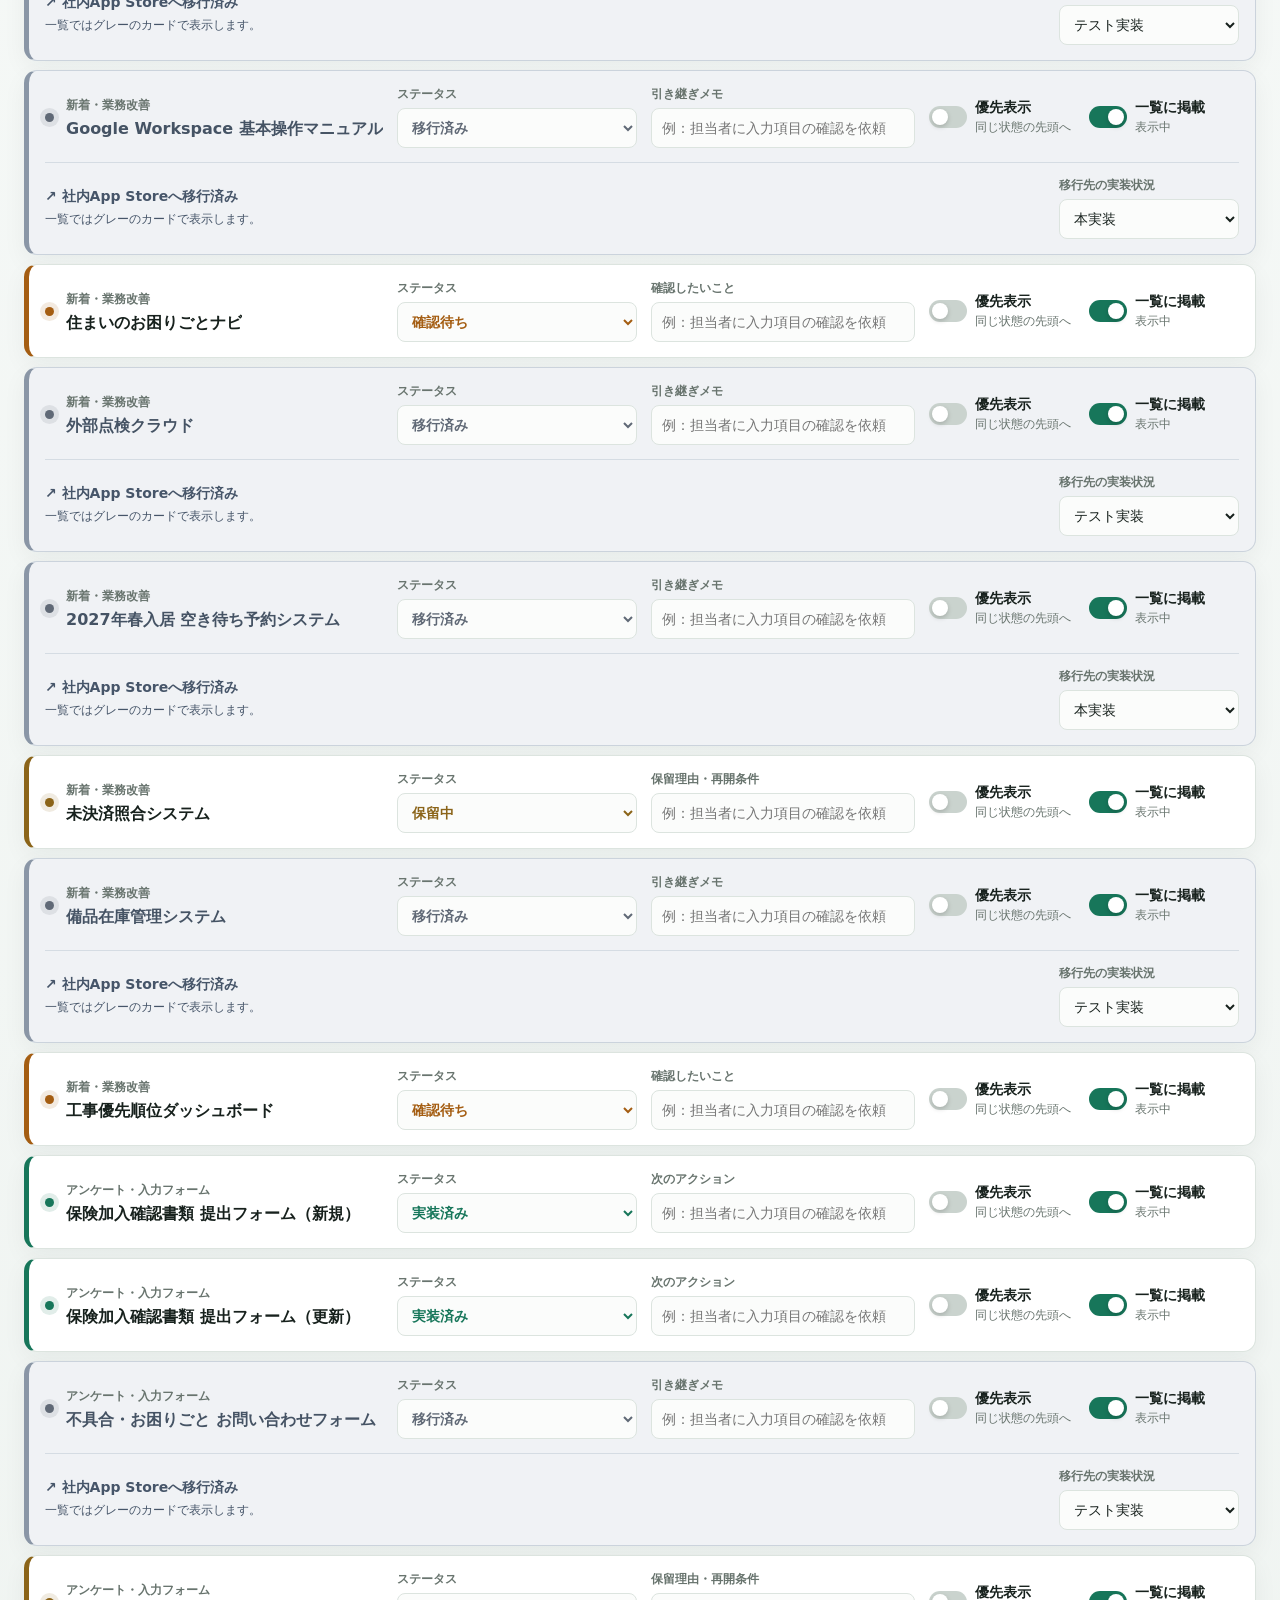
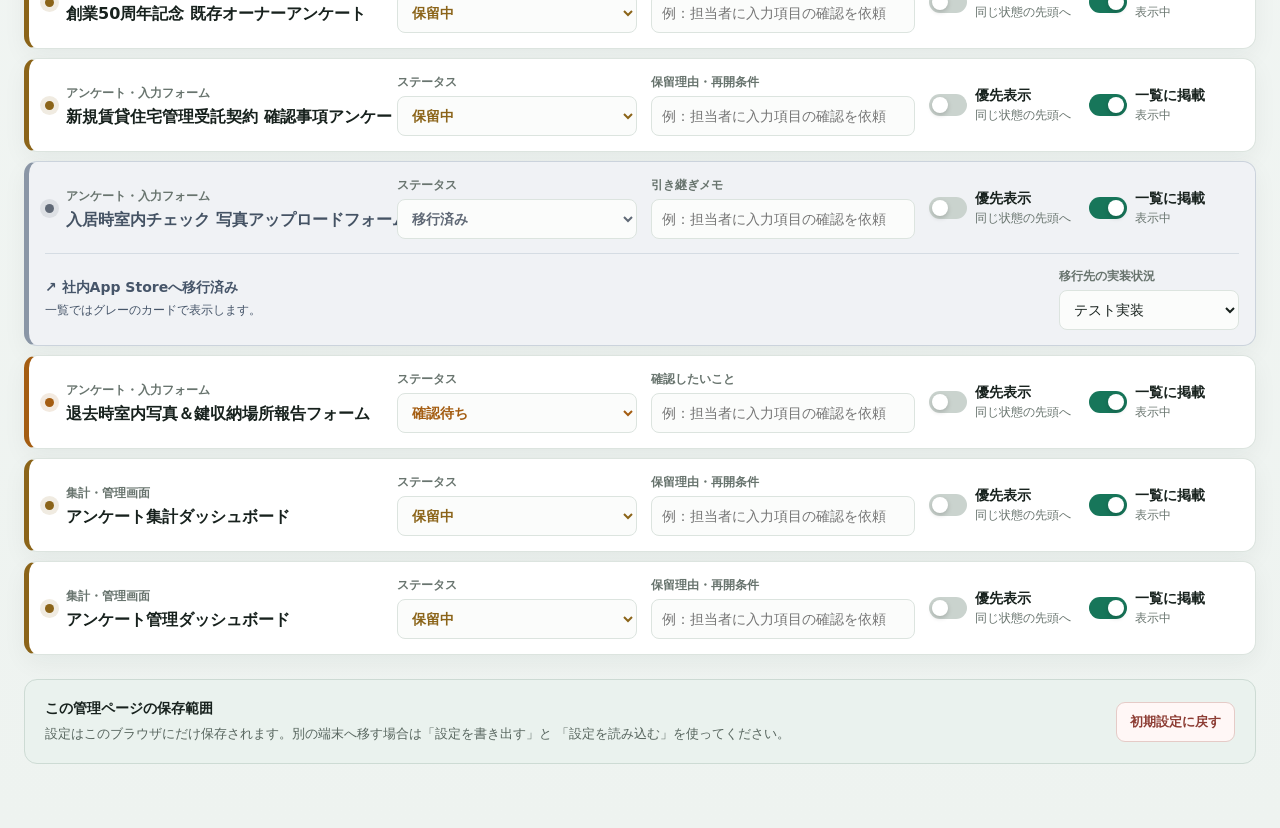
==== commit ea52c67d: "Add public fees inquiry prototype to gallery" ====
--- a/admin/index.html
+++ b/admin/index.html
@@ -146,7 +146,7 @@
       </article>
     </template>
 
-    <script src="../assets/project-state.js?v=20261008-viewing-application"></script>
+    <script src="../assets/project-state.js?v=20261009-fees-inquiry"></script>
     <script src="./admin.js?v=20260927-engineer"></script>
   </body>
 </html>
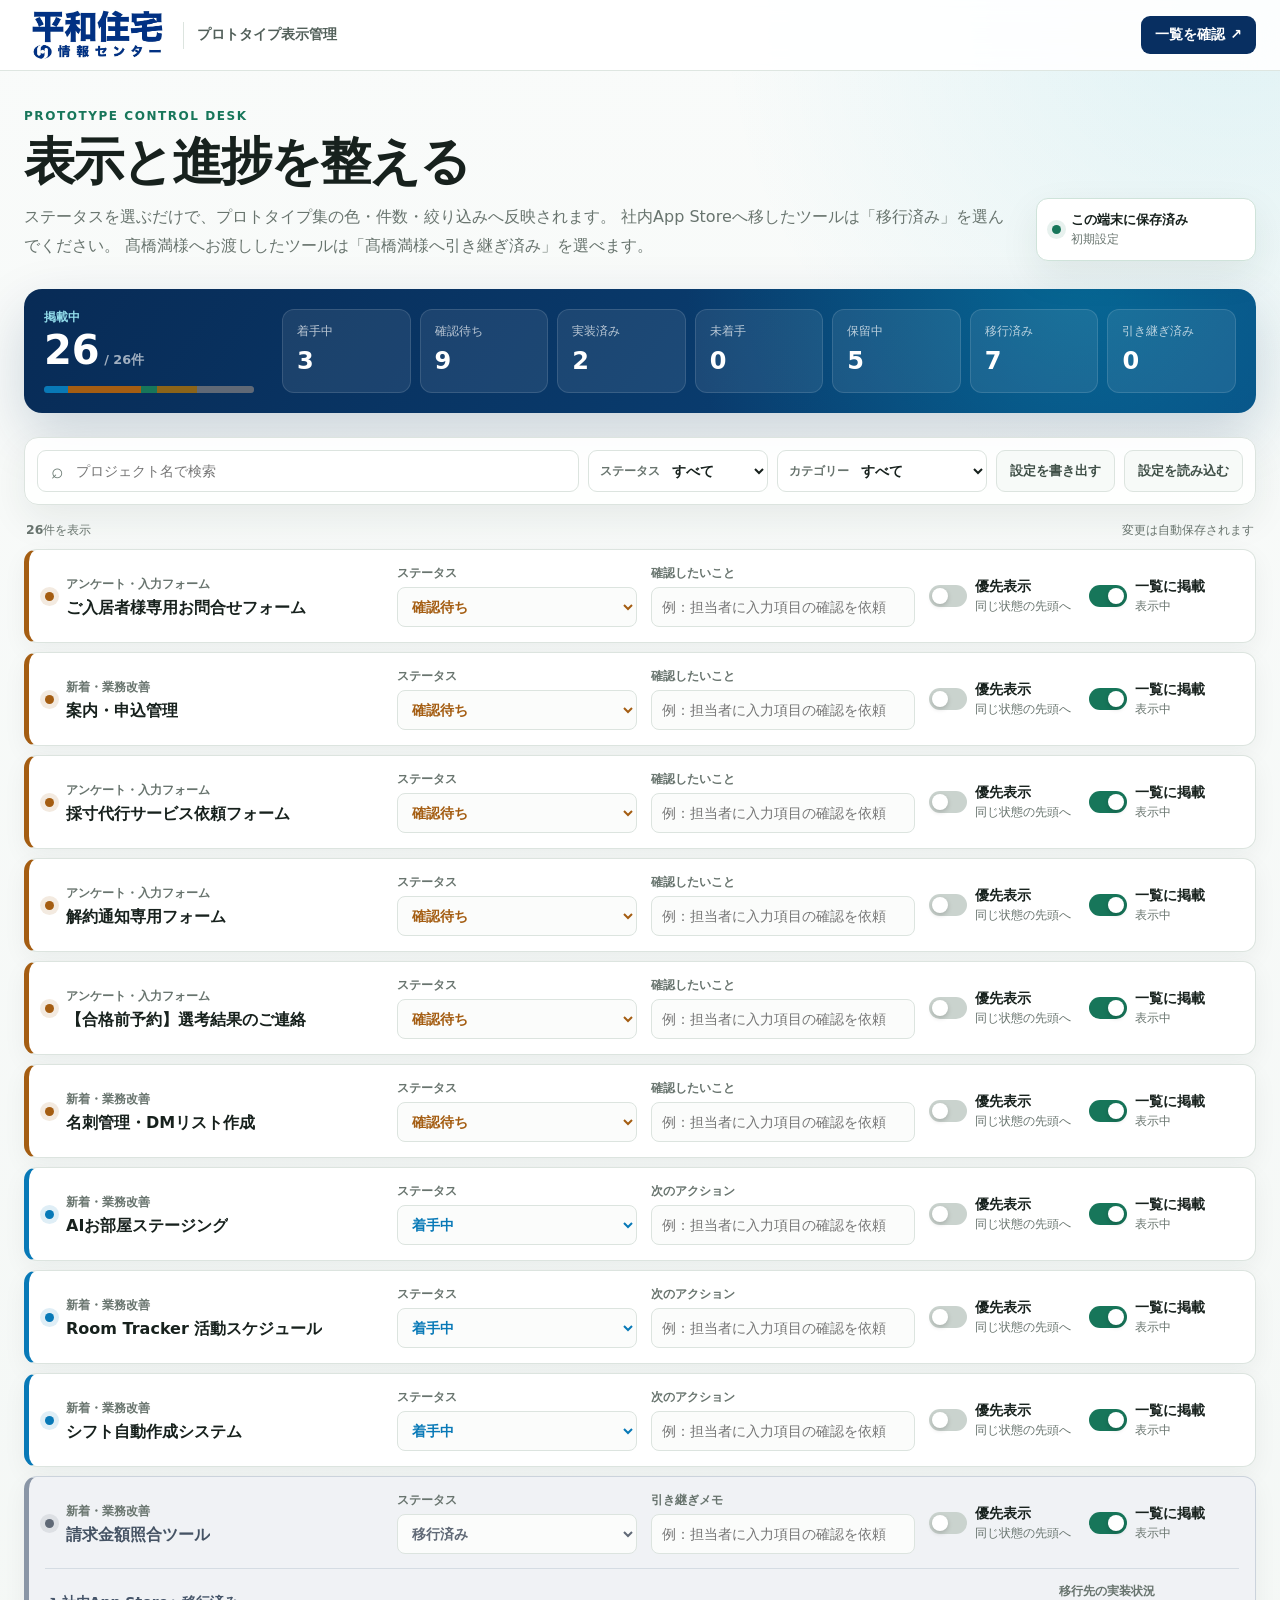
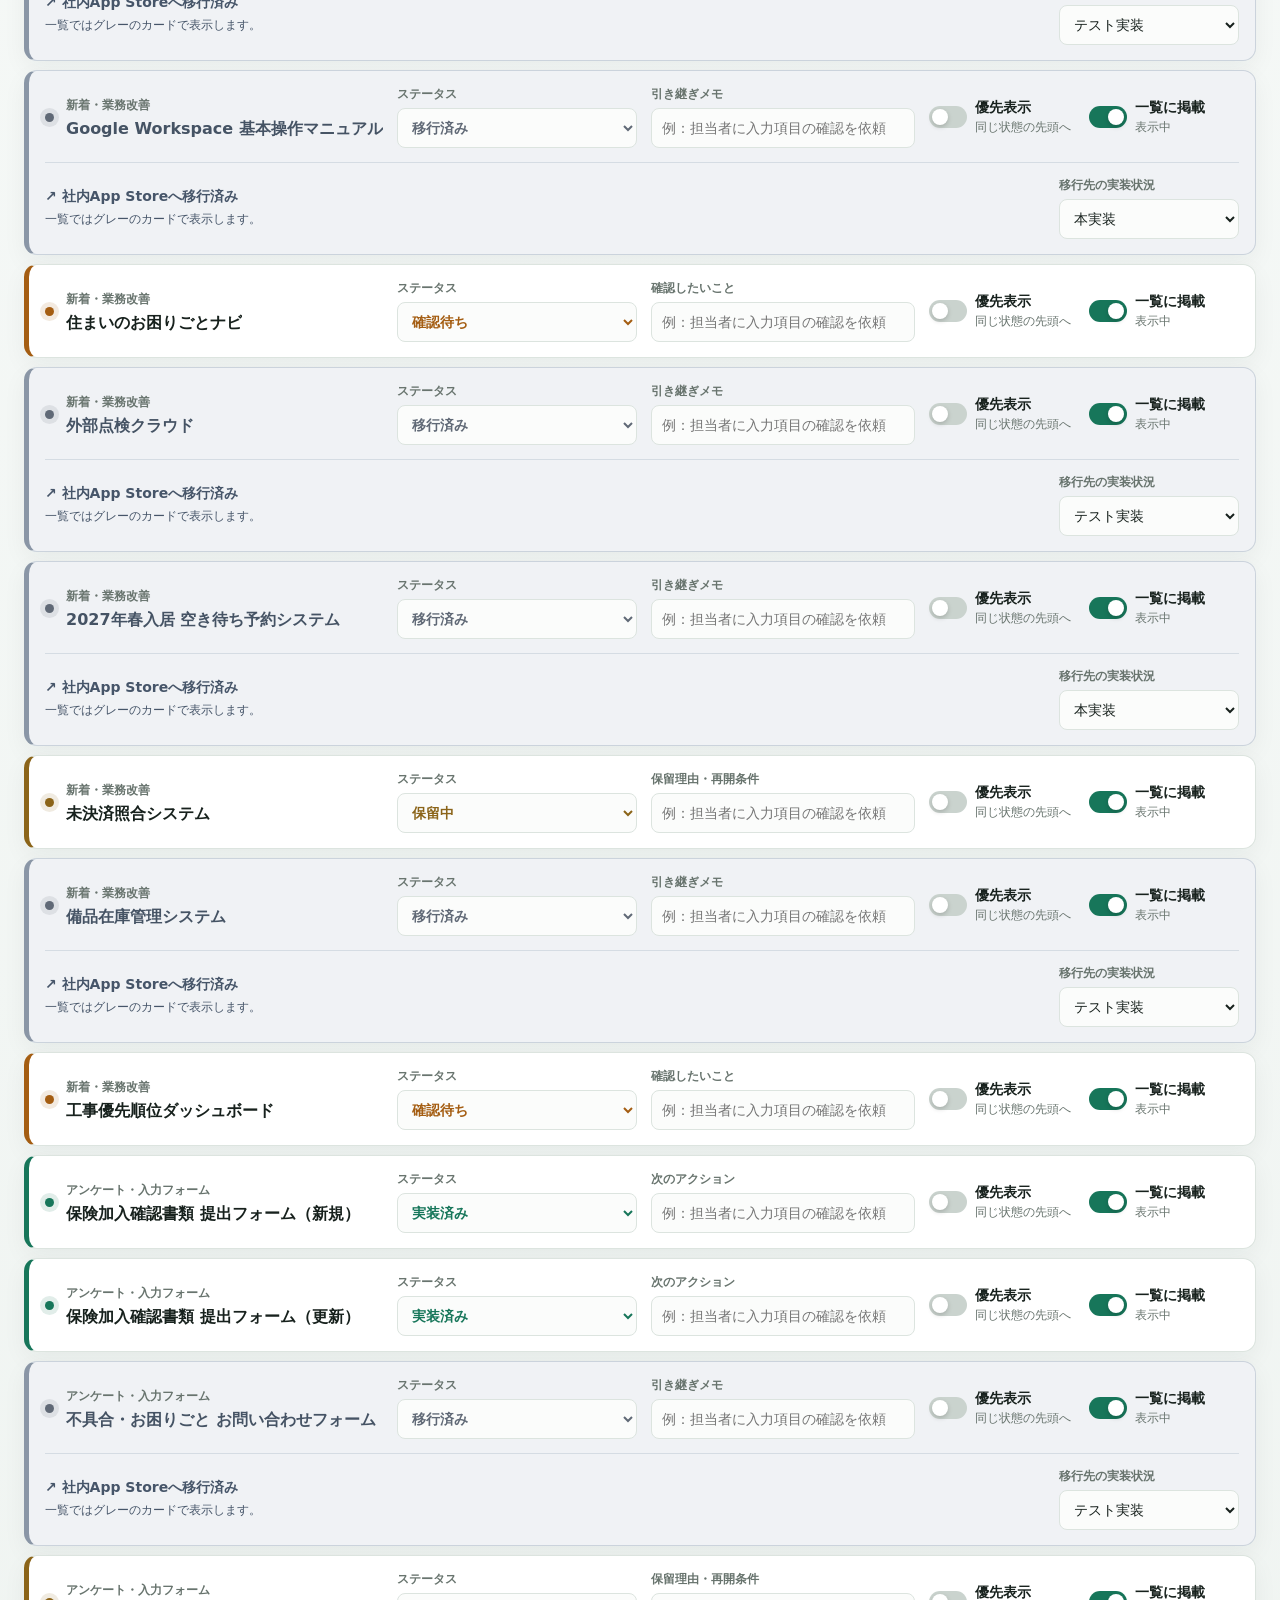
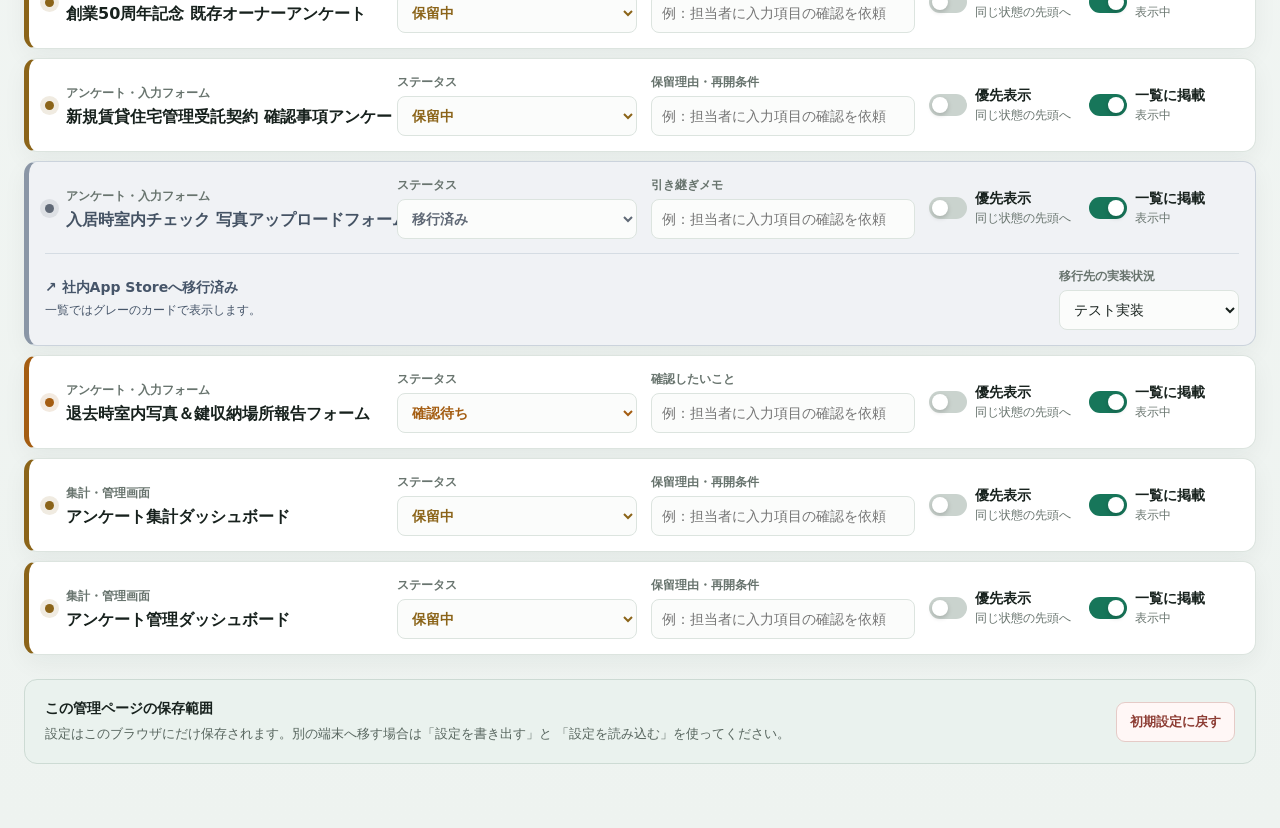
==== commit 40bd4052: "Rename resident inquiry prototype in gallery" ====
--- a/admin/index.html
+++ b/admin/index.html
@@ -146,7 +146,7 @@
       </article>
     </template>
 
-    <script src="../assets/project-state.js?v=20261009-fees-inquiry"></script>
+    <script src="../assets/project-state.js?v=20261011-resident-inquiry"></script>
     <script src="./admin.js?v=20260927-engineer"></script>
   </body>
 </html>
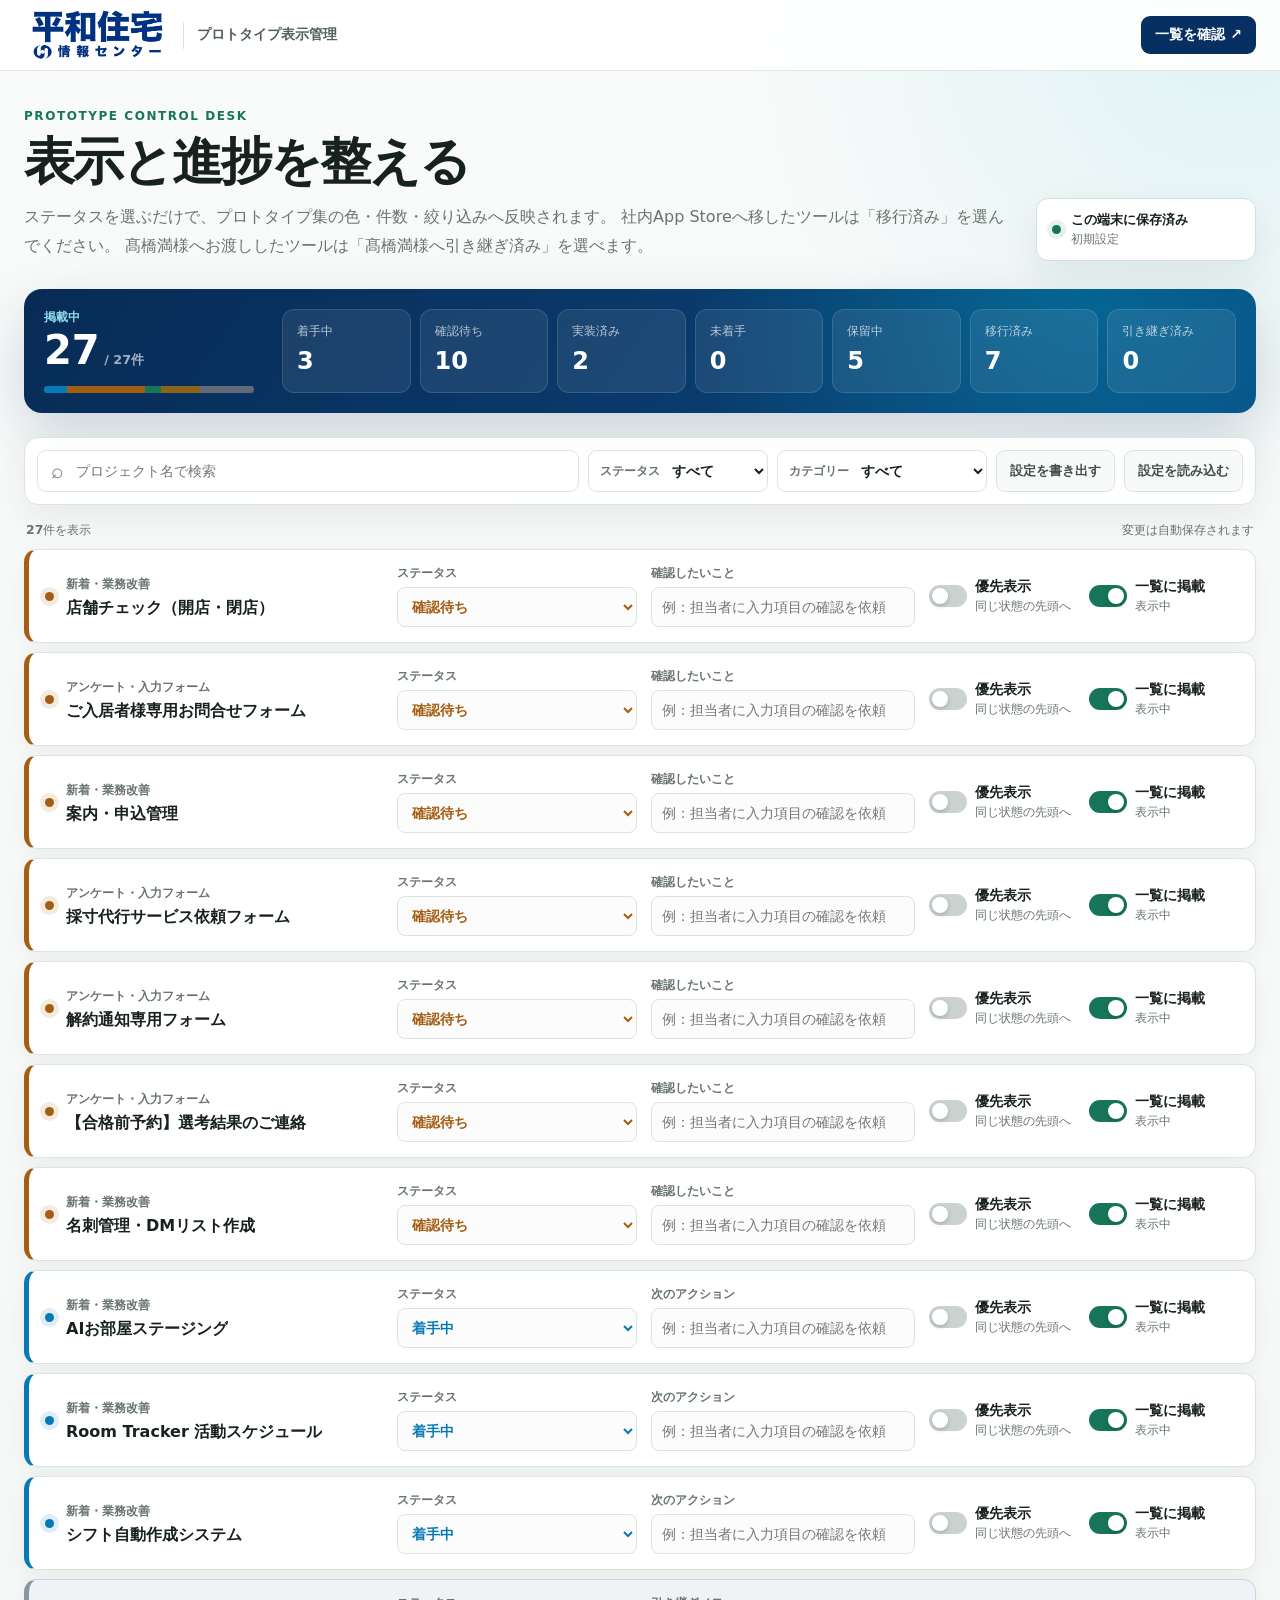
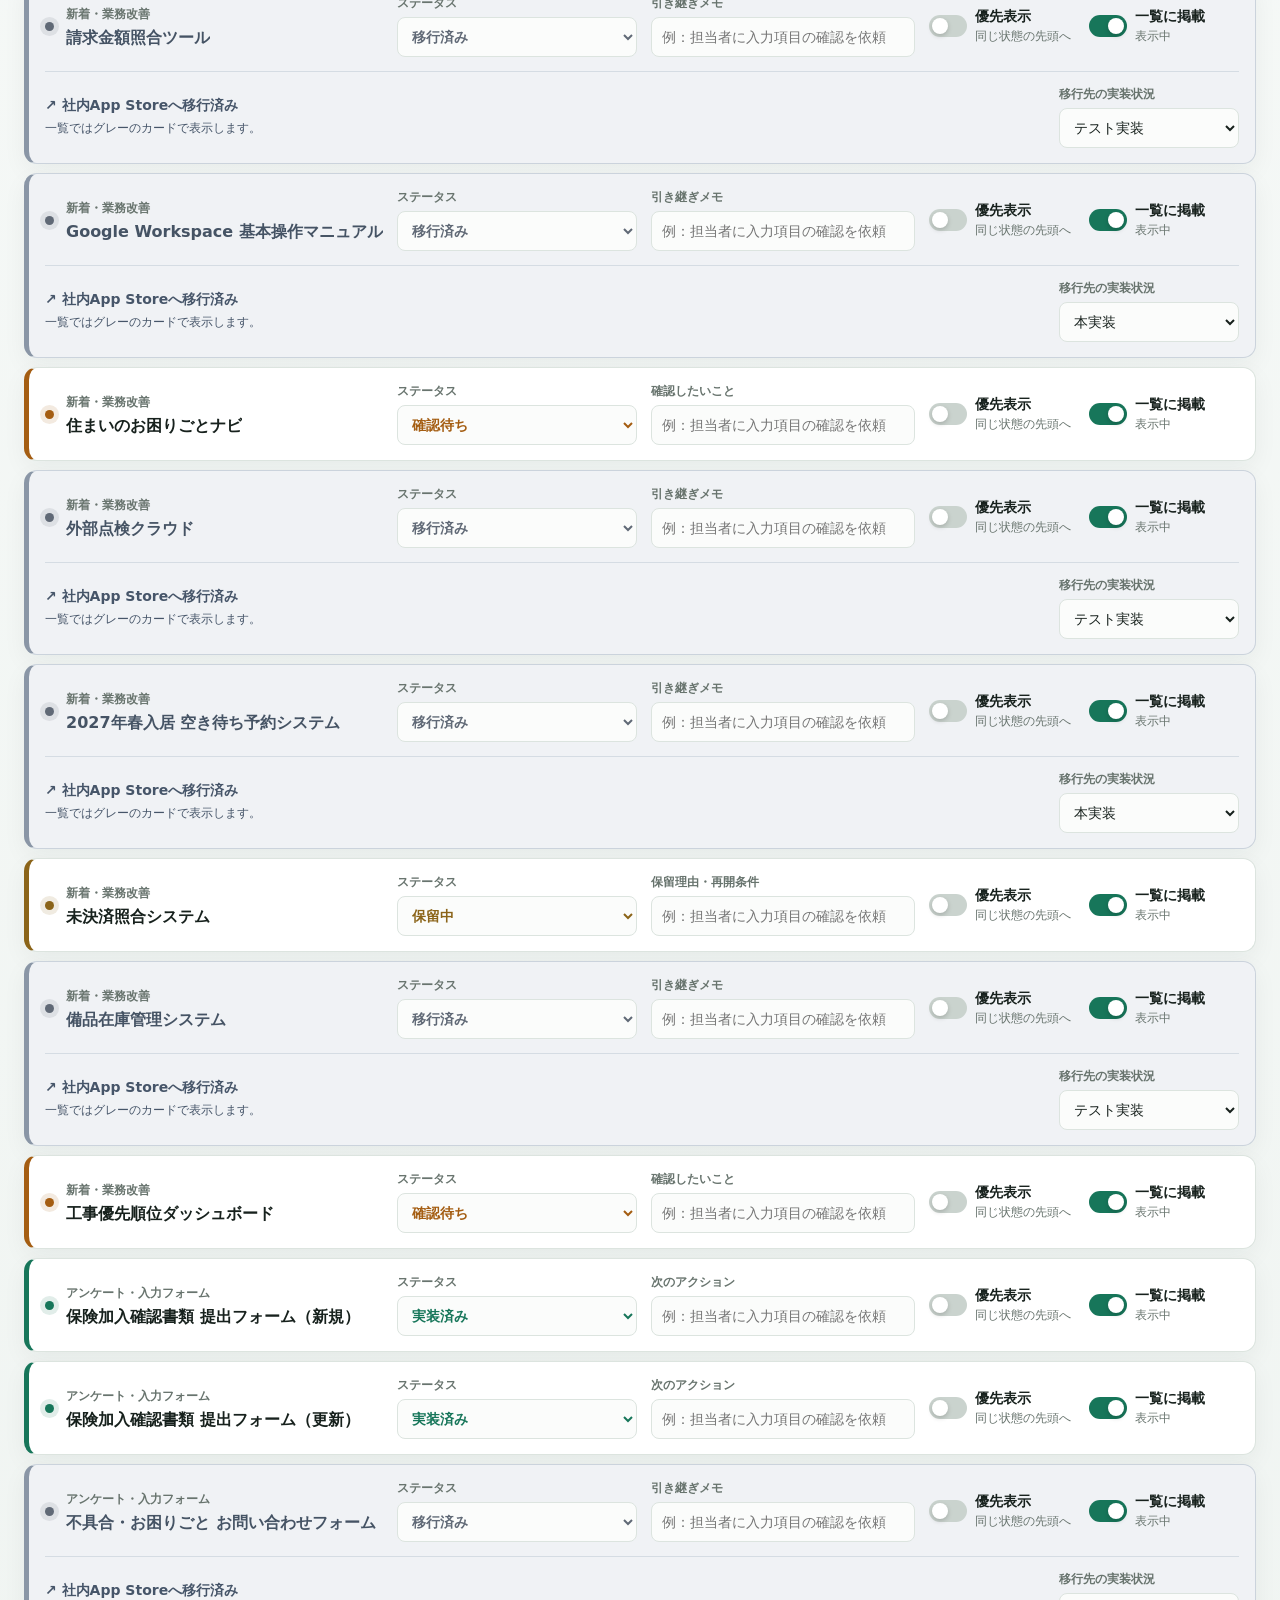
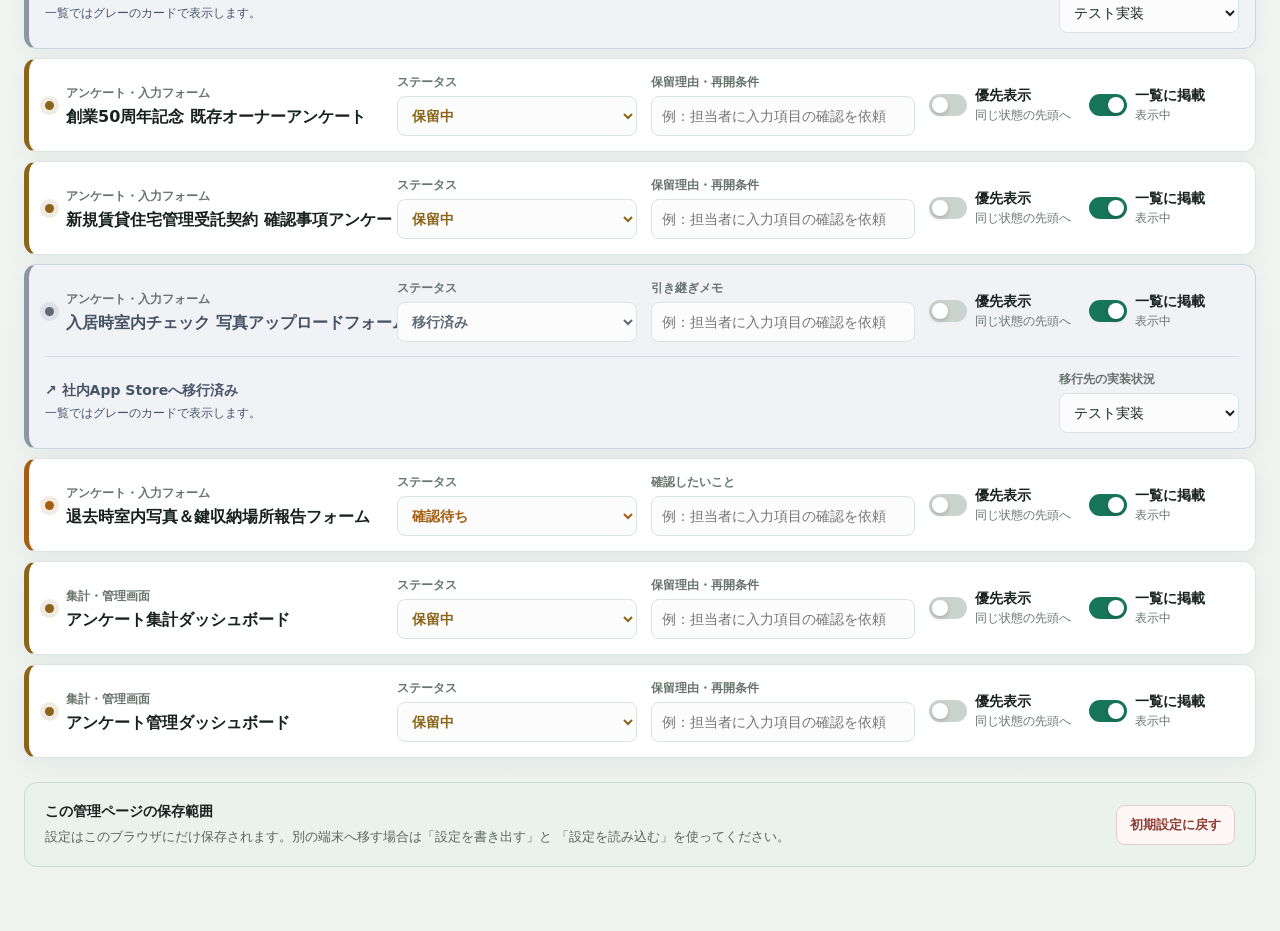
==== commit b3b376a2: "Add store checklist prototype to gallery" ====
--- a/admin/index.html
+++ b/admin/index.html
@@ -146,7 +146,7 @@
       </article>
     </template>
 
-    <script src="../assets/project-state.js?v=20261011-resident-inquiry"></script>
+    <script src="../assets/project-state.js?v=20261012-store-check"></script>
     <script src="./admin.js?v=20260927-engineer"></script>
   </body>
 </html>
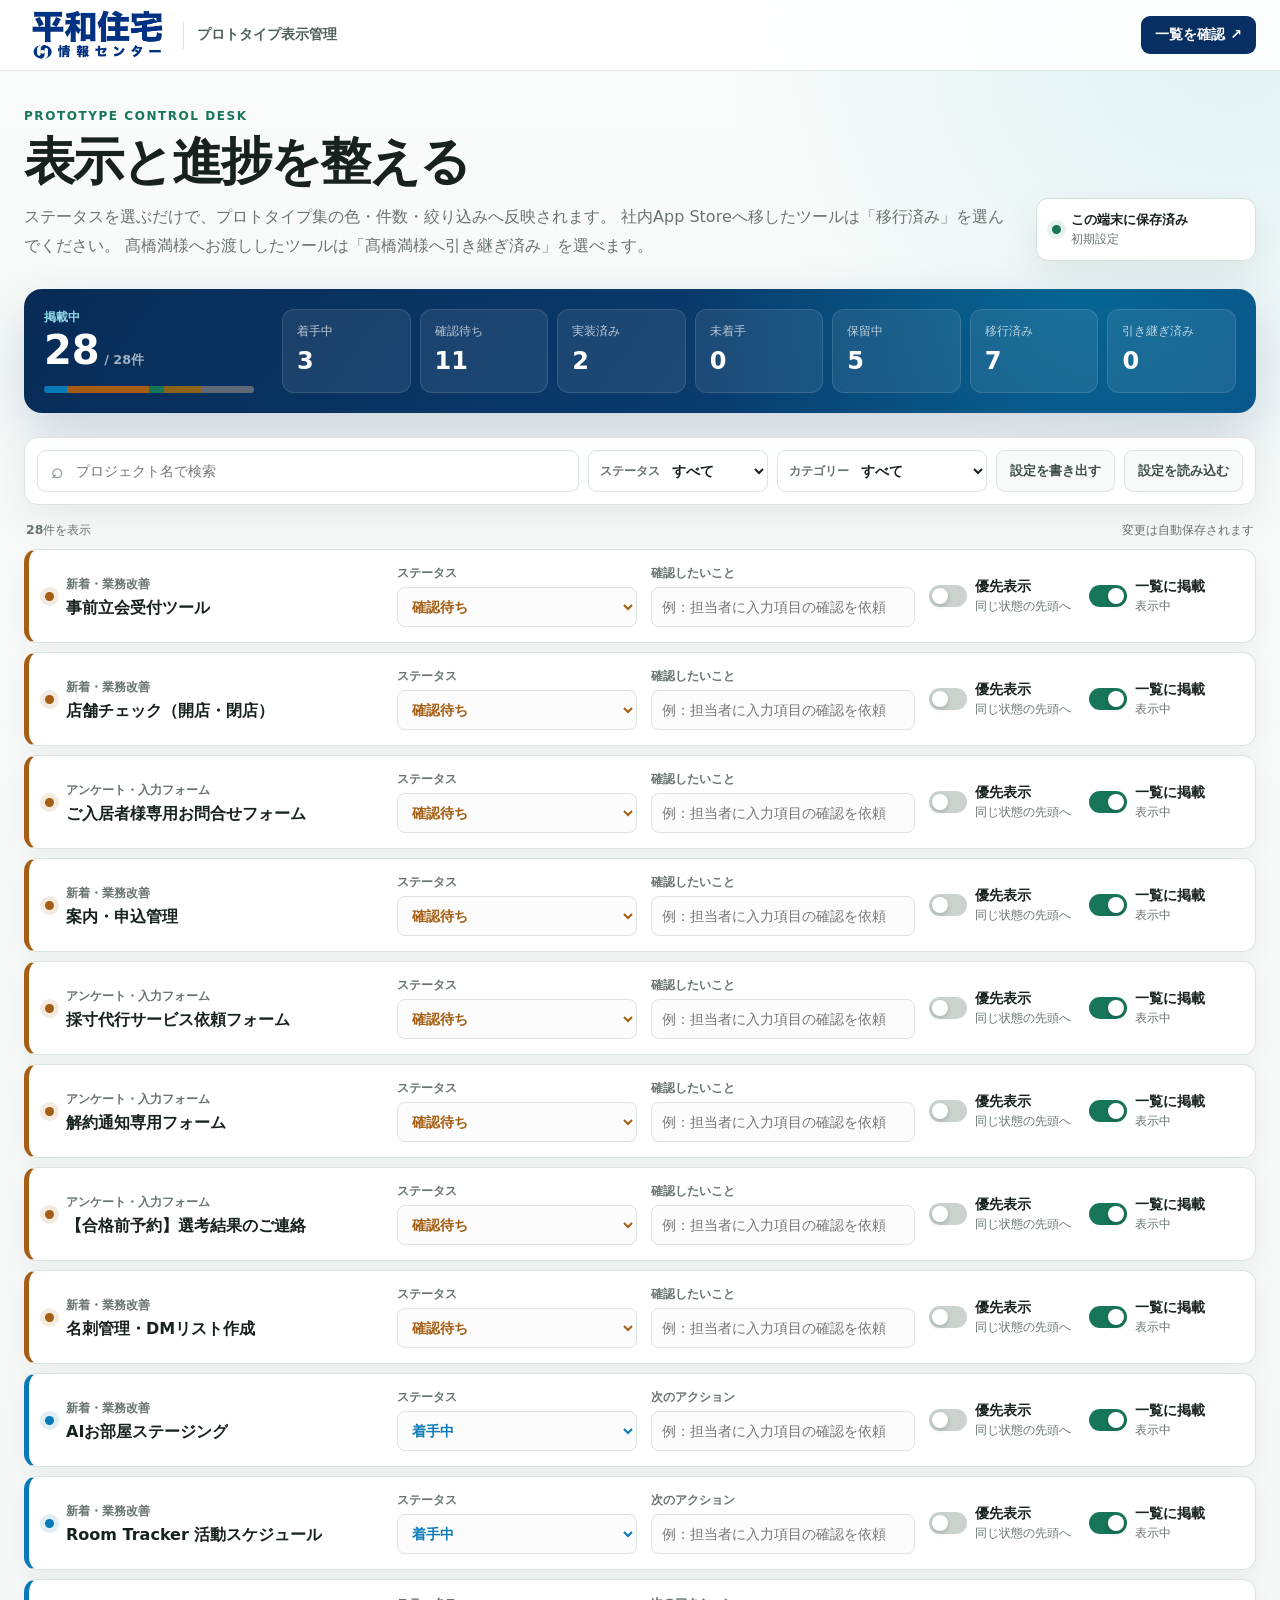
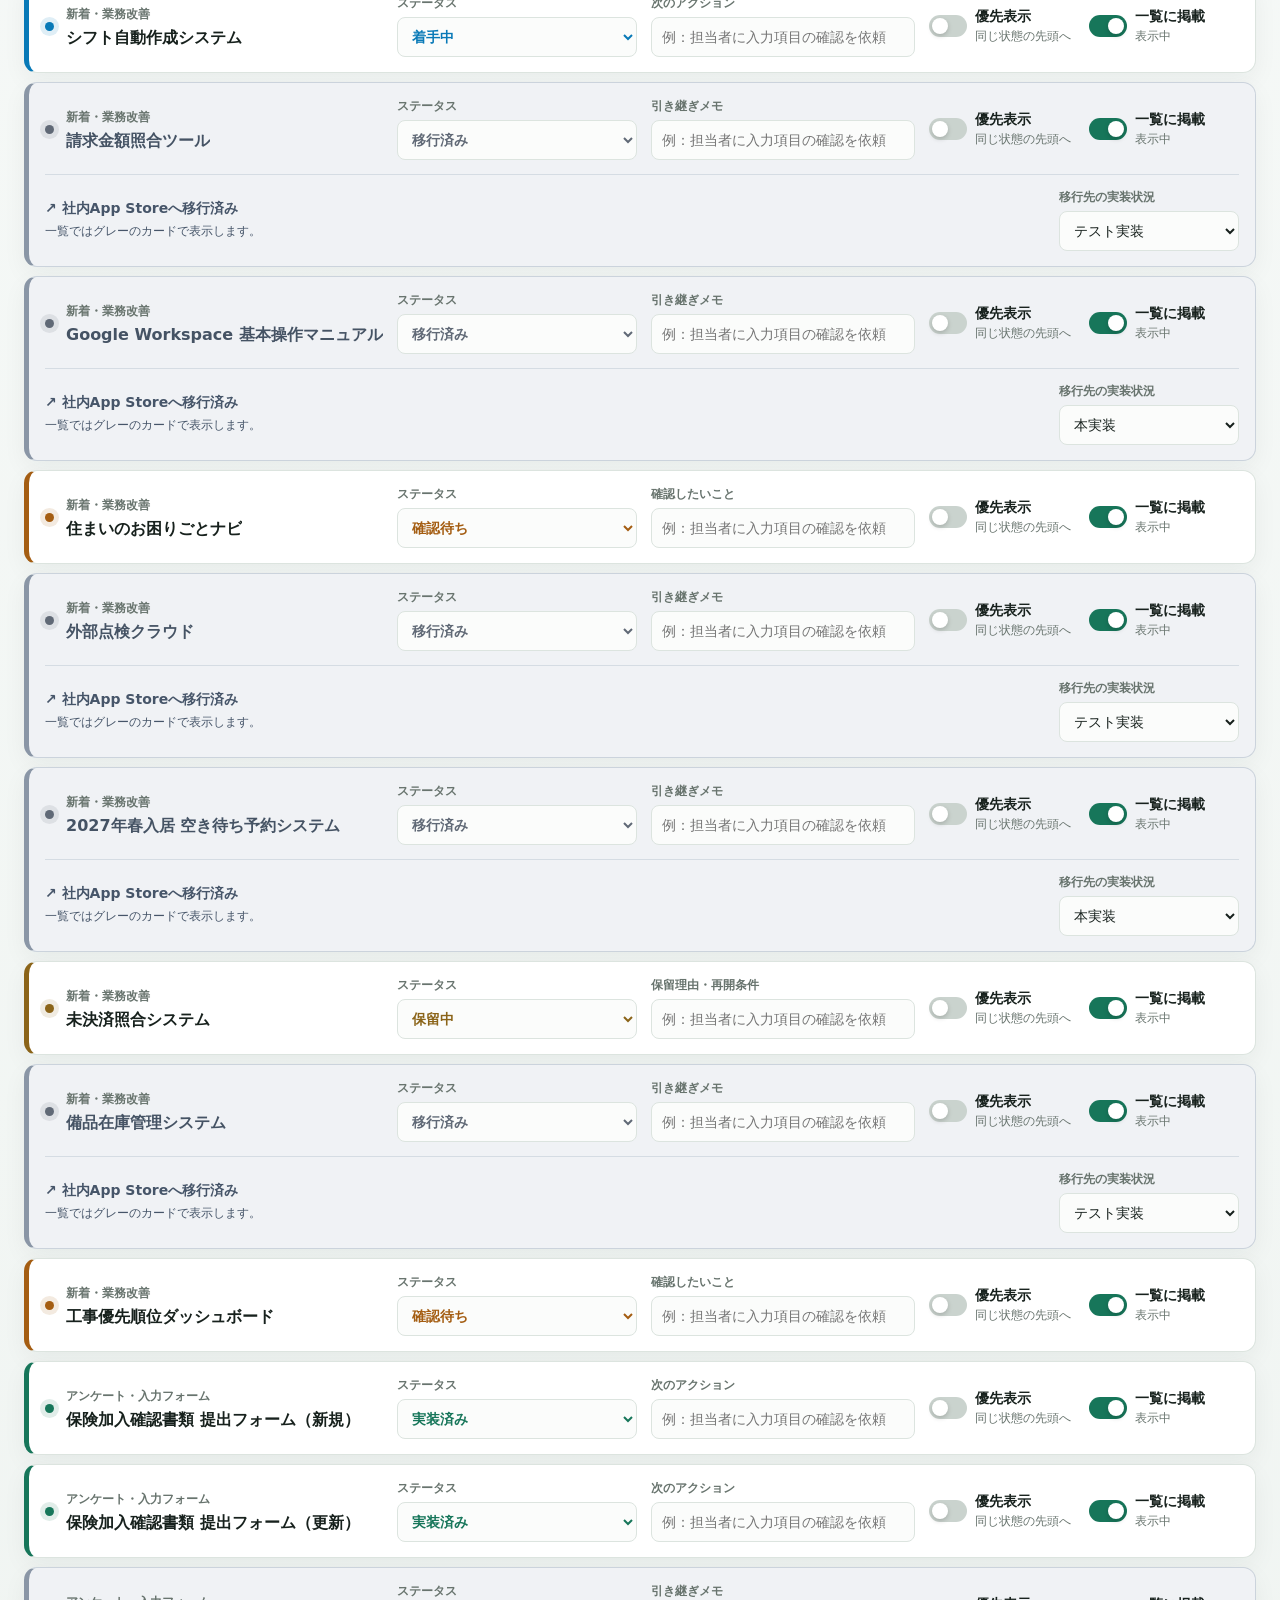
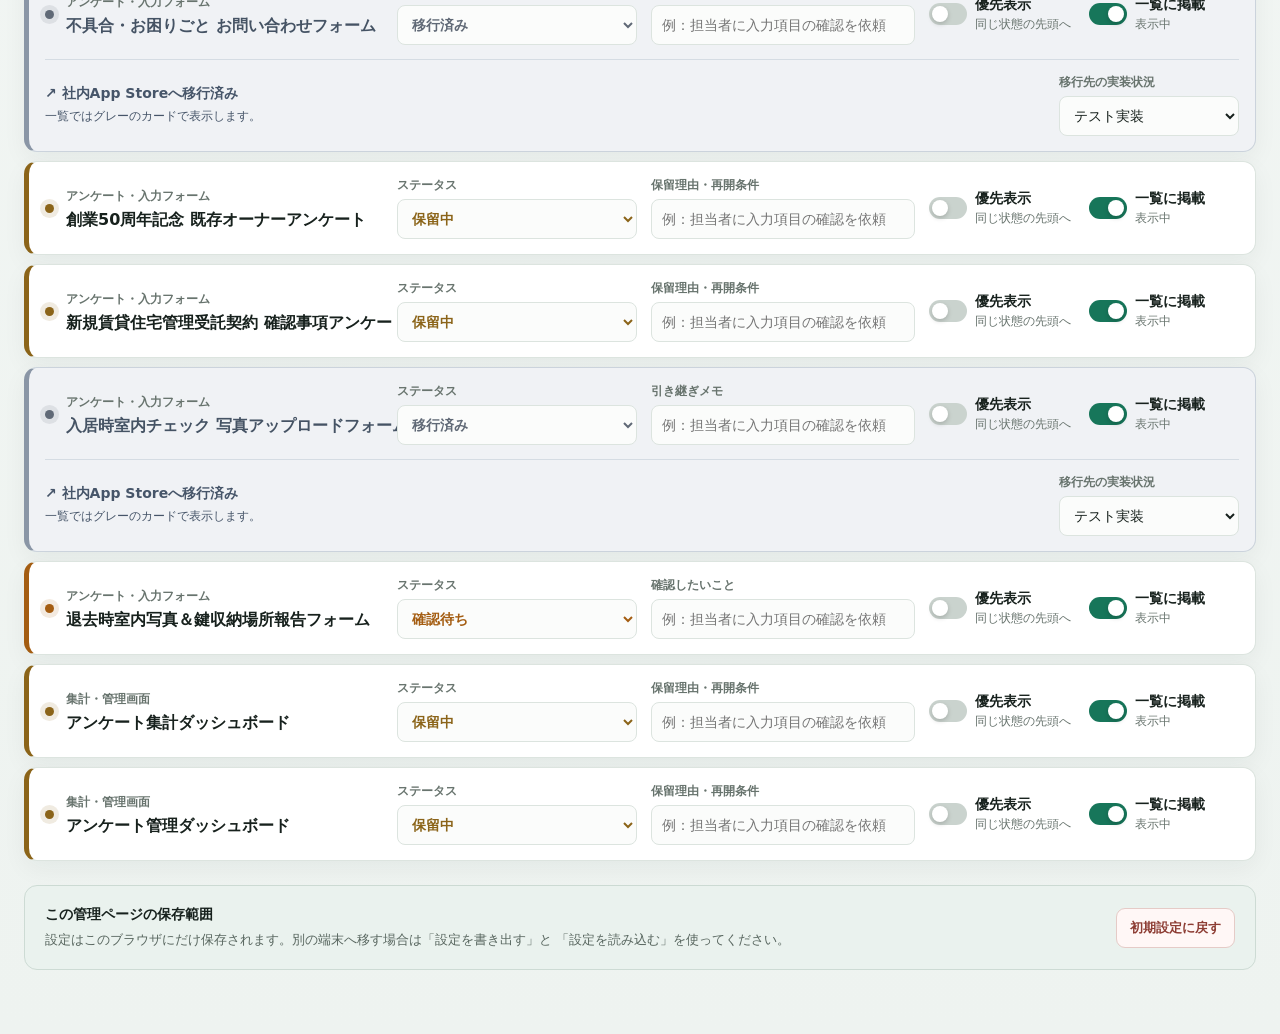
==== commit 1aebf170: "Add pre-inspection booking prototype to gallery" ====
--- a/admin/index.html
+++ b/admin/index.html
@@ -146,7 +146,7 @@
       </article>
     </template>
 
-    <script src="../assets/project-state.js?v=20261012-store-check"></script>
+    <script src="../assets/project-state.js?v=20261015-pre-inspection"></script>
     <script src="./admin.js?v=20260927-engineer"></script>
   </body>
 </html>
